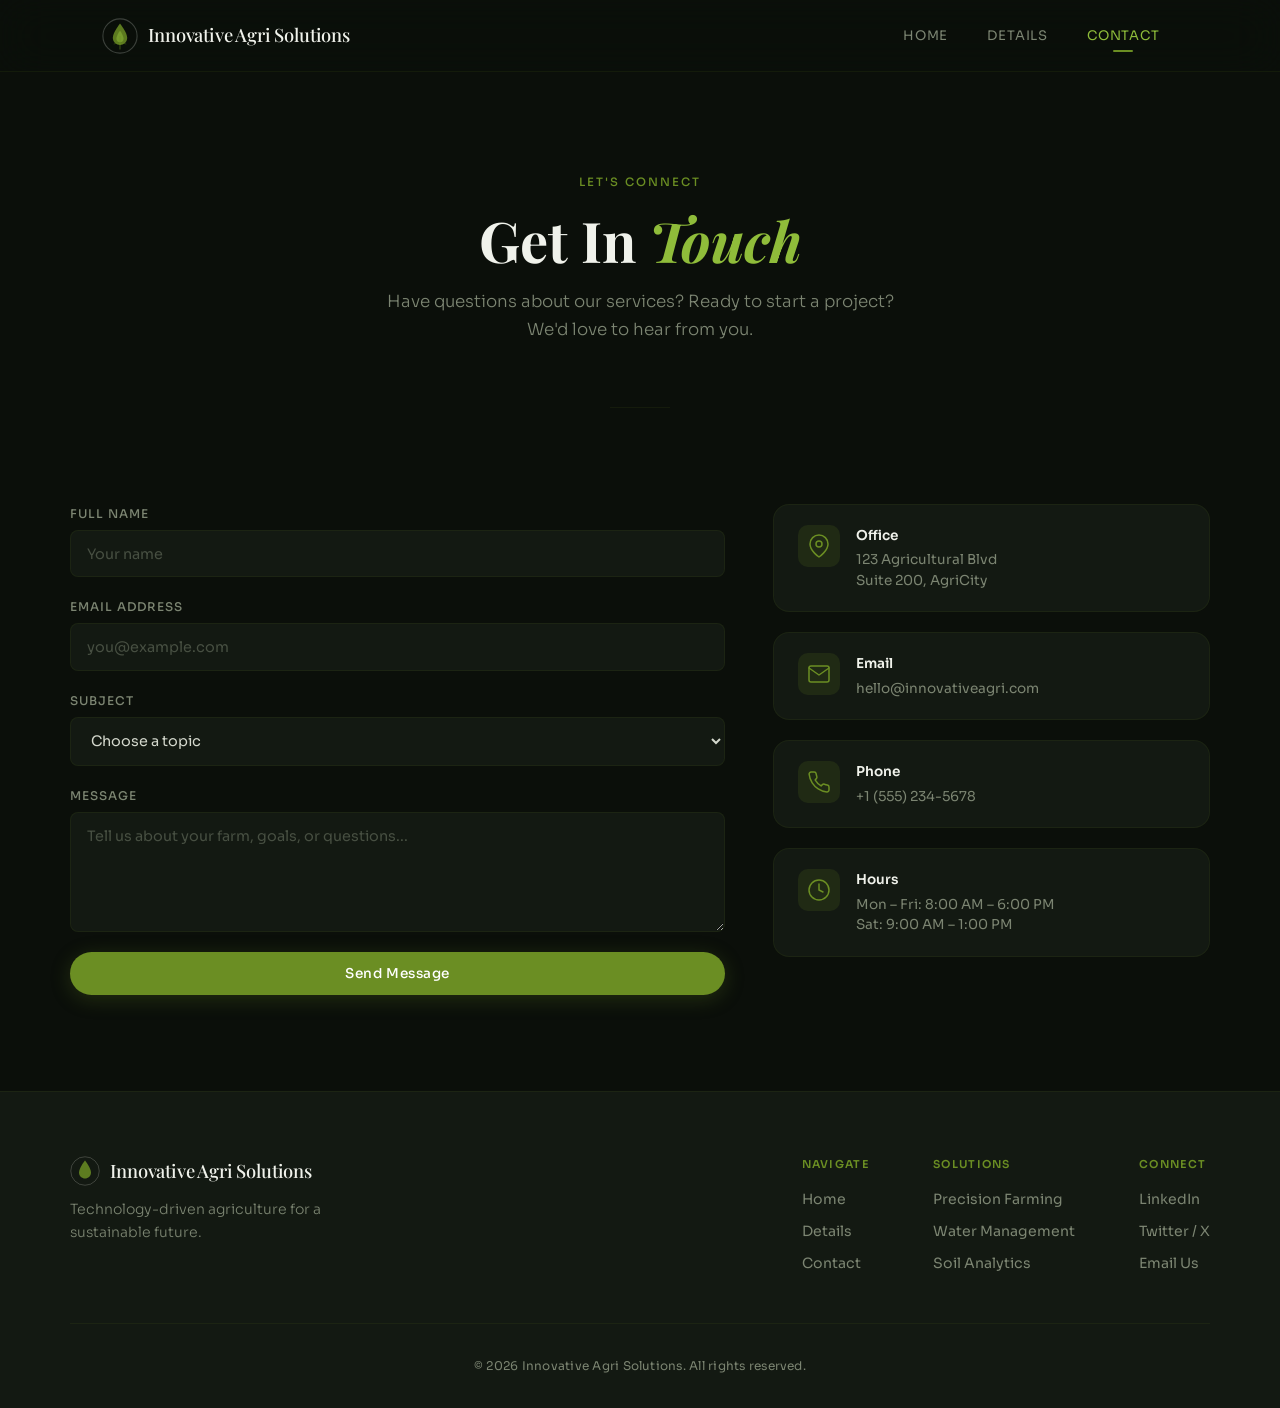
==== contact.html @ 37348f5b "Init" ====
<!DOCTYPE html>
<html lang="en">
<head>
  <meta charset="UTF-8" />
  <meta name="viewport" content="width=device-width, initial-scale=1.0" />
  <title>Contact — Innovative Agri Solutions</title>
  <link rel="stylesheet" href="styles.css" />
  <link rel="preconnect" href="https://fonts.googleapis.com" />
  <link rel="preconnect" href="https://fonts.gstatic.com" crossorigin />
  <link href="https://fonts.googleapis.com/css2?family=Playfair+Display:ital,wght@0,500;0,700;1,500&family=Sora:wght@300;400;500;600&display=swap" rel="stylesheet" />
</head>
<body>

  <!-- HEADER -->
  <header class="site-header">
    <div class="header-inner">
      <a href="index.html" class="logo">
        <svg class="logo-icon" viewBox="0 0 40 40" width="36" height="36" fill="none">
          <circle cx="20" cy="20" r="19" stroke="currentColor" stroke-width="1.2" opacity="0.25"/>
          <path d="M20 6 C20 6, 12 16, 12 22 C12 27, 16 30, 20 30 C24 30, 28 27, 28 22 C28 16, 20 6, 20 6Z" fill="var(--color-accent)" opacity="0.85"/>
          <path d="M20 14 C20 14, 16 20, 16 23 C16 25.5, 18 27, 20 27 C22 27, 24 25.5, 24 23 C24 20, 20 14, 20 14Z" fill="var(--color-accent-light)" opacity="0.5"/>
          <line x1="20" y1="20" x2="20" y2="35" stroke="var(--color-accent)" stroke-width="1.5" opacity="0.4"/>
          <path d="M20 29 Q15 27, 13 29" stroke="var(--color-accent)" stroke-width="1" fill="none" opacity="0.35"/>
          <path d="M20 29 Q25 27, 27 29" stroke="var(--color-accent)" stroke-width="1" fill="none" opacity="0.35"/>
        </svg>
        <span class="logo-text">Innovative Agri Solutions</span>
      </a>
      <nav class="main-nav" id="mainNav">
        <a href="index.html" class="nav-link">Home</a>
        <a href="details.html" class="nav-link">Details</a>
        <a href="contact.html" class="nav-link active">Contact</a>
      </nav>
      <button class="menu-toggle" id="menuToggle" aria-label="Toggle menu">
        <span></span><span></span><span></span>
      </button>
    </div>
  </header>

  <main class="page-content">
    <!-- PAGE HERO -->
    <section class="page-hero">
      <span class="hero-eyebrow">Let's Connect</span>
      <h1 class="hero-title">Get In <em>Touch</em></h1>
      <p class="hero-subtitle">Have questions about our services? Ready to start a project? We'd love to hear from you.</p>
    </section>

    <!-- CONTACT LAYOUT -->
    <section class="section contact-section">
      <div class="section-inner">
        <div class="contact-grid">

          <!-- FORM -->
          <div class="contact-form-wrap">
            <form class="contact-form" id="contactForm">
              <div class="form-group">
                <label for="name">Full Name</label>
                <input type="text" id="name" name="name" placeholder="Your name" required />
              </div>
              <div class="form-group">
                <label for="email">Email Address</label>
                <input type="email" id="email" name="email" placeholder="you@example.com" required />
              </div>
              <div class="form-group">
                <label for="subject">Subject</label>
                <select id="subject" name="subject">
                  <option value="" disabled selected>Choose a topic</option>
                  <option>Precision Agriculture</option>
                  <option>Water Management</option>
                  <option>Soil Analytics</option>
                  <option>General Inquiry</option>
                  <option>Partnership</option>
                </select>
              </div>
              <div class="form-group">
                <label for="message">Message</label>
                <textarea id="message" name="message" rows="5" placeholder="Tell us about your farm, goals, or questions..." required></textarea>
              </div>
              <button type="submit" class="btn btn-primary btn-full">Send Message</button>
            </form>
            <div class="form-success" id="formSuccess">
              <svg viewBox="0 0 48 48" width="48" height="48" fill="none">
                <circle cx="24" cy="24" r="22" stroke="var(--color-accent)" stroke-width="2"/>
                <path d="M14 24 L21 31 L34 18" stroke="var(--color-accent)" stroke-width="2.5" stroke-linecap="round" stroke-linejoin="round"/>
              </svg>
              <h3>Message Sent!</h3>
              <p>Thank you for reaching out. We'll get back to you within 24 hours.</p>
            </div>
          </div>

          <!-- INFO -->
          <div class="contact-info">
            <div class="info-card">
              <div class="info-icon">
                <svg viewBox="0 0 24 24" width="24" height="24" fill="none" stroke="var(--color-accent)" stroke-width="1.5" stroke-linecap="round" stroke-linejoin="round">
                  <path d="M21 10c0 7-9 13-9 13s-9-6-9-13a9 9 0 0 1 18 0z"/>
                  <circle cx="12" cy="10" r="3"/>
                </svg>
              </div>
              <div>
                <h4>Office</h4>
                <p>123 Agricultural Blvd<br/>Suite 200, AgriCity</p>
              </div>
            </div>

            <div class="info-card">
              <div class="info-icon">
                <svg viewBox="0 0 24 24" width="24" height="24" fill="none" stroke="var(--color-accent)" stroke-width="1.5" stroke-linecap="round" stroke-linejoin="round">
                  <path d="M4 4h16c1.1 0 2 .9 2 2v12c0 1.1-.9 2-2 2H4c-1.1 0-2-.9-2-2V6c0-1.1.9-2 2-2z"/>
                  <polyline points="22,6 12,13 2,6"/>
                </svg>
              </div>
              <div>
                <h4>Email</h4>
                <p>hello@innovativeagri.com</p>
              </div>
            </div>

            <div class="info-card">
              <div class="info-icon">
                <svg viewBox="0 0 24 24" width="24" height="24" fill="none" stroke="var(--color-accent)" stroke-width="1.5" stroke-linecap="round" stroke-linejoin="round">
                  <path d="M22 16.92v3a2 2 0 0 1-2.18 2 19.79 19.79 0 0 1-8.63-3.07 19.5 19.5 0 0 1-6-6 19.79 19.79 0 0 1-3.07-8.67A2 2 0 0 1 4.11 2h3a2 2 0 0 1 2 1.72c.127.96.362 1.903.7 2.81a2 2 0 0 1-.45 2.11L8.09 9.91a16 16 0 0 0 6 6l1.27-1.27a2 2 0 0 1 2.11-.45c.907.338 1.85.573 2.81.7A2 2 0 0 1 22 16.92z"/>
                </svg>
              </div>
              <div>
                <h4>Phone</h4>
                <p>+1 (555) 234-5678</p>
              </div>
            </div>

            <div class="info-card">
              <div class="info-icon">
                <svg viewBox="0 0 24 24" width="24" height="24" fill="none" stroke="var(--color-accent)" stroke-width="1.5" stroke-linecap="round" stroke-linejoin="round">
                  <circle cx="12" cy="12" r="10"/>
                  <polyline points="12 6 12 12 16 14"/>
                </svg>
              </div>
              <div>
                <h4>Hours</h4>
                <p>Mon – Fri: 8:00 AM – 6:00 PM<br/>Sat: 9:00 AM – 1:00 PM</p>
              </div>
            </div>
          </div>

        </div>
      </div>
    </section>
  </main>

  <!-- FOOTER -->
  <footer class="site-footer">
    <div class="footer-inner">
      <div class="footer-top">
        <div class="footer-brand">
          <a href="index.html" class="logo">
            <svg class="logo-icon" viewBox="0 0 40 40" width="30" height="30" fill="none">
              <circle cx="20" cy="20" r="19" stroke="currentColor" stroke-width="1.2" opacity="0.25"/>
              <path d="M20 6 C20 6, 12 16, 12 22 C12 27, 16 30, 20 30 C24 30, 28 27, 28 22 C28 16, 20 6, 20 6Z" fill="var(--color-accent)" opacity="0.85"/>
            </svg>
            <span class="logo-text">Innovative Agri Solutions</span>
          </a>
          <p class="footer-tagline">Technology-driven agriculture for a sustainable future.</p>
        </div>
        <div class="footer-links">
          <div class="footer-col">
            <h4>Navigate</h4>
            <a href="index.html">Home</a>
            <a href="details.html">Details</a>
            <a href="contact.html">Contact</a>
          </div>
          <div class="footer-col">
            <h4>Solutions</h4>
            <a href="details.html">Precision Farming</a>
            <a href="details.html">Water Management</a>
            <a href="details.html">Soil Analytics</a>
          </div>
          <div class="footer-col">
            <h4>Connect</h4>
            <a href="#">LinkedIn</a>
            <a href="#">Twitter / X</a>
            <a href="contact.html">Email Us</a>
          </div>
        </div>
      </div>
      <div class="footer-bottom">
        <span>&copy; 2026 Innovative Agri Solutions. All rights reserved.</span>
      </div>
    </div>
  </footer>

  <script src="script.js"></script>
</body>
</html>
---- styles.css ----
/* ========================================
   VARIABLES & RESET
   ======================================== */
:root {
  --color-bg:           #0b0f0a;
  --color-surface:      #131912;
  --color-surface-alt:  #1a211a;
  --color-border:       rgba(107, 142, 35, 0.1);
  --color-border-light: rgba(255, 255, 255, 0.05);
  --color-text:         #d4d8cd;
  --color-muted:        #7c8572;
  --color-accent:       #6b8e23;
  --color-accent-light: #8fbc3a;
  --color-accent-hover: #7fa830;
  --color-accent-glow:  rgba(107, 142, 35, 0.15);
  --color-white:        #f0f2eb;
  --color-warm:         #c9a96e;

  --font-display: 'Playfair Display', Georgia, serif;
  --font-body:    'Sora', system-ui, sans-serif;

  --header-height: 72px;
  --container-max: 1140px;
  --radius:        8px;
  --radius-lg:     16px;
  --transition:    0.35s cubic-bezier(0.25, 0.46, 0.45, 0.94);
}

*, *::before, *::after {
  margin: 0;
  padding: 0;
  box-sizing: border-box;
}

html { scroll-behavior: smooth; }

body {
  font-family: var(--font-body);
  background: var(--color-bg);
  color: var(--color-text);
  line-height: 1.65;
  min-height: 100vh;
  display: flex;
  flex-direction: column;
  -webkit-font-smoothing: antialiased;
}

a { text-decoration: none; color: inherit; }

em { font-family: var(--font-display); font-style: italic; color: var(--color-accent-light); }


/* ========================================
   HEADER
   ======================================== */
.site-header {
  position: fixed;
  top: 0; left: 0; right: 0;
  z-index: 1000;
  height: var(--header-height);
  background: rgba(11, 15, 10, 0.8);
  backdrop-filter: blur(24px) saturate(1.3);
  -webkit-backdrop-filter: blur(24px) saturate(1.3);
  border-bottom: 1px solid var(--color-border);
}

.header-inner {
  max-width: var(--container-max);
  margin: 0 auto;
  padding: 0 2rem;
  height: 100%;
  display: flex;
  align-items: center;
  justify-content: space-between;
}

/* Logo */
.logo {
  display: flex;
  align-items: center;
  gap: 0.65rem;
  transition: opacity var(--transition);
}
.logo:hover { opacity: 0.8; }

.logo-icon {
  flex-shrink: 0;
  transition: transform var(--transition);
}
.logo:hover .logo-icon { transform: rotate(8deg) scale(1.05); }

.logo-text {
  font-family: var(--font-display);
  font-size: 1.15rem;
  font-weight: 500;
  color: var(--color-white);
  letter-spacing: -0.01em;
  line-height: 1.2;
}

/* Nav */
.main-nav {
  display: flex;
  align-items: center;
  gap: 0.15rem;
}

.nav-link {
  position: relative;
  padding: 0.5rem 1.15rem;
  font-size: 0.82rem;
  font-weight: 400;
  letter-spacing: 0.06em;
  text-transform: uppercase;
  color: var(--color-muted);
  border-radius: var(--radius);
  transition: color var(--transition), background var(--transition);
}
.nav-link:hover {
  color: var(--color-white);
  background: rgba(107, 142, 35, 0.08);
}
.nav-link.active { color: var(--color-accent-light); }
.nav-link.active::after {
  content: '';
  position: absolute;
  bottom: 2px;
  left: 50%; transform: translateX(-50%);
  width: 20px; height: 2px;
  background: var(--color-accent);
  border-radius: 1px;
}

/* Mobile toggle */
.menu-toggle {
  display: none;
  flex-direction: column;
  justify-content: center;
  gap: 5px;
  background: none; border: none; cursor: pointer;
  padding: 0.5rem;
  z-index: 1001;
}
.menu-toggle span {
  display: block; width: 22px; height: 2px;
  background: var(--color-text); border-radius: 2px;
  transition: transform var(--transition), opacity var(--transition);
}
.menu-toggle.open span:nth-child(1) { transform: translateY(7px) rotate(45deg); }
.menu-toggle.open span:nth-child(2) { opacity: 0; }
.menu-toggle.open span:nth-child(3) { transform: translateY(-7px) rotate(-45deg); }


/* ========================================
   HERO — HOME
   ======================================== */
.page-content { flex: 1; margin-top: var(--header-height); }

.hero {
  position: relative;
  display: flex;
  flex-direction: column;
  align-items: center;
  justify-content: center;
  min-height: calc(100vh - var(--header-height));
  text-align: center;
  padding: 5rem 2rem 4rem;
  overflow: hidden;
}

.hero-bg {
  position: absolute; inset: 0;
  z-index: 0;
  pointer-events: none;
}

.hero-grain {
  position: absolute; inset: 0;
  background-image: url("data:image/svg+xml,%3Csvg viewBox='0 0 256 256' xmlns='http://www.w3.org/2000/svg'%3E%3Cfilter id='noise'%3E%3CfeTurbulence type='fractalNoise' baseFrequency='0.85' numOctaves='4' stitchTiles='stitch'/%3E%3C/filter%3E%3Crect width='100%25' height='100%25' filter='url(%23noise)' opacity='0.03'/%3E%3C/svg%3E");
  background-size: 200px 200px;
}

.hero-gradient {
  position: absolute; inset: 0;
  background:
    radial-gradient(ellipse 60% 50% at 50% 40%, rgba(107,142,35,0.08) 0%, transparent 70%),
    radial-gradient(ellipse 40% 40% at 30% 70%, rgba(107,142,35,0.04) 0%, transparent 60%);
}

.hero-field-lines {
  position: absolute;
  bottom: 0; left: 0; right: 0;
  height: 50%;
  opacity: 0.8;
}
.hero-field-lines svg { width: 100%; height: 100%; }

.hero-content {
  position: relative; z-index: 1;
  max-width: 720px;
}

.hero-eyebrow {
  display: inline-block;
  font-size: 0.72rem;
  font-weight: 500;
  text-transform: uppercase;
  letter-spacing: 0.18em;
  color: var(--color-accent);
  margin-bottom: 1.5rem;
  animation: fadeUp 0.7s ease both;
}

.hero-title {
  font-family: var(--font-display);
  font-size: clamp(2.8rem, 7vw, 5rem);
  font-weight: 700;
  color: var(--color-white);
  line-height: 1.1;
  margin-bottom: 1.5rem;
  animation: fadeUp 0.7s 0.1s ease both;
}

.hero-subtitle {
  font-size: 1.05rem;
  font-weight: 300;
  color: var(--color-muted);
  max-width: 540px;
  margin: 0 auto 2.5rem;
  animation: fadeUp 0.7s 0.2s ease both;
}

.hero-actions {
  display: flex;
  gap: 1rem;
  justify-content: center;
  flex-wrap: wrap;
  animation: fadeUp 0.7s 0.3s ease both;
}

/* Scroll hint */
.hero-scroll-hint {
  position: absolute;
  bottom: 2.5rem; left: 50%; transform: translateX(-50%);
  display: flex; flex-direction: column; align-items: center; gap: 0.5rem;
  z-index: 1;
  animation: fadeUp 0.7s 0.5s ease both;
}
.hero-scroll-hint span {
  font-size: 0.65rem; text-transform: uppercase;
  letter-spacing: 0.15em; color: var(--color-muted);
}
.scroll-line {
  width: 1px; height: 40px; background: var(--color-border);
  position: relative; overflow: hidden;
}
.scroll-line::after {
  content: ''; position: absolute;
  top: -100%; left: 0; width: 100%; height: 100%;
  background: var(--color-accent);
  animation: scrollPulse 2s ease-in-out infinite;
}

@keyframes scrollPulse {
  0% { top: -100%; }
  50% { top: 100%; }
  100% { top: 100%; }
}


/* ========================================
   PAGE HERO — subpages
   ======================================== */
.page-hero {
  text-align: center;
  padding: 6rem 2rem 4rem;
  position: relative;
}
.page-hero::after {
  content: '';
  position: absolute; bottom: 0; left: 50%; transform: translateX(-50%);
  width: 60px; height: 1px;
  background: var(--color-border);
}
.page-hero .hero-eyebrow { margin-bottom: 1rem; }
.page-hero .hero-title {
  font-family: var(--font-display);
  font-size: clamp(2.2rem, 5vw, 3.5rem);
  font-weight: 700;
  color: var(--color-white);
  line-height: 1.15;
  margin-bottom: 1rem;
  animation: fadeUp 0.6s ease both;
}
.page-hero .hero-subtitle {
  max-width: 520px;
  margin: 0 auto;
  animation: fadeUp 0.6s 0.1s ease both;
}


/* ========================================
   BUTTONS
   ======================================== */
.btn {
  display: inline-flex;
  align-items: center;
  padding: 0.8rem 2rem;
  font-family: var(--font-body);
  font-size: 0.85rem;
  font-weight: 500;
  letter-spacing: 0.04em;
  border-radius: 50px;
  cursor: pointer;
  transition: all var(--transition);
  border: none;
}

.btn-primary {
  background: var(--color-accent);
  color: #fff;
  box-shadow: 0 4px 20px rgba(107,142,35,0.25);
}
.btn-primary:hover {
  background: var(--color-accent-hover);
  transform: translateY(-2px);
  box-shadow: 0 6px 28px rgba(107,142,35,0.35);
}

.btn-outline {
  background: transparent;
  color: var(--color-accent-light);
  border: 1.5px solid rgba(107,142,35,0.35);
}
.btn-outline:hover {
  background: rgba(107,142,35,0.08);
  border-color: var(--color-accent);
  transform: translateY(-2px);
}

.btn-lg { padding: 1rem 2.5rem; font-size: 0.9rem; }
.btn-full { width: 100%; justify-content: center; }


/* ========================================
   STATS STRIP
   ======================================== */
.stats-strip {
  border-top: 1px solid var(--color-border);
  border-bottom: 1px solid var(--color-border);
  background: var(--color-surface);
}

.stats-inner {
  max-width: var(--container-max);
  margin: 0 auto;
  display: grid;
  grid-template-columns: repeat(4, 1fr);
}

.stat {
  display: flex;
  flex-direction: column;
  align-items: center;
  padding: 2.5rem 1rem;
  border-right: 1px solid var(--color-border);
}
.stat:last-child { border-right: none; }

.stat-number {
  font-family: var(--font-display);
  font-size: 2.2rem;
  font-weight: 700;
  color: var(--color-accent-light);
  line-height: 1;
  margin-bottom: 0.35rem;
}

.stat-label {
  font-size: 0.75rem;
  color: var(--color-muted);
  text-transform: uppercase;
  letter-spacing: 0.08em;
  text-align: center;
}


/* ========================================
   SECTIONS
   ======================================== */
.section {
  padding: 6rem 2rem;
}

.section-inner {
  max-width: var(--container-max);
  margin: 0 auto;
}

.section-header {
  text-align: center;
  margin-bottom: 4rem;
}

.section-tag {
  display: inline-block;
  font-size: 0.68rem;
  font-weight: 600;
  text-transform: uppercase;
  letter-spacing: 0.16em;
  color: var(--color-accent);
  background: var(--color-accent-glow);
  padding: 0.35rem 1rem;
  border-radius: 50px;
  margin-bottom: 1.2rem;
}

.section-header h2 {
  font-family: var(--font-display);
  font-size: clamp(1.8rem, 4vw, 2.8rem);
  font-weight: 700;
  color: var(--color-white);
  line-height: 1.2;
  margin-bottom: 1rem;
}

.section-header p {
  font-size: 1rem;
  color: var(--color-muted);
  max-width: 500px;
  margin: 0 auto;
  font-weight: 300;
}


/* ========================================
   SERVICES GRID — Home
   ======================================== */
.services-grid {
  display: grid;
  grid-template-columns: repeat(3, 1fr);
  gap: 1.5rem;
}

.service-card {
  background: var(--color-surface);
  border: 1px solid var(--color-border);
  border-radius: var(--radius-lg);
  padding: 2.5rem 2rem;
  transition: transform var(--transition), border-color var(--transition), box-shadow var(--transition);
}
.service-card:hover {
  transform: translateY(-6px);
  border-color: rgba(107,142,35,0.25);
  box-shadow: 0 16px 48px rgba(0,0,0,0.3), 0 0 0 1px rgba(107,142,35,0.08);
}

.service-icon { margin-bottom: 1.5rem; }

.service-card h3 {
  font-family: var(--font-display);
  font-size: 1.25rem;
  font-weight: 500;
  color: var(--color-white);
  margin-bottom: 0.75rem;
}

.service-card p {
  font-size: 0.9rem;
  color: var(--color-muted);
  line-height: 1.7;
}


/* ========================================
   APPROACH — Details page
   ======================================== */
.approach-grid {
  display: grid;
  grid-template-columns: repeat(4, 1fr);
  gap: 1.5rem;
}

.approach-step {
  position: relative;
  padding: 2rem 1.5rem;
  background: var(--color-surface);
  border: 1px solid var(--color-border);
  border-radius: var(--radius-lg);
  transition: border-color var(--transition);
}
.approach-step:hover { border-color: rgba(107,142,35,0.3); }

.step-number {
  font-family: var(--font-display);
  font-size: 2.5rem;
  font-weight: 700;
  color: var(--color-accent);
  opacity: 0.2;
  line-height: 1;
  margin-bottom: 1rem;
}

.approach-step h3 {
  font-family: var(--font-display);
  font-size: 1.15rem;
  color: var(--color-white);
  margin-bottom: 0.65rem;
}

.approach-step p {
  font-size: 0.85rem;
  color: var(--color-muted);
  line-height: 1.7;
}


/* ========================================
   DETAIL SERVICES — Details page
   ======================================== */
.detail-services-section { background: var(--color-surface); }

.detail-service {
  display: grid;
  grid-template-columns: 1fr 1fr;
  gap: 3rem;
  align-items: center;
  margin-bottom: 4rem;
}
.detail-service:last-child { margin-bottom: 0; }
.detail-service.reverse { direction: rtl; }
.detail-service.reverse > * { direction: ltr; }

.detail-service-content h3 {
  font-family: var(--font-display);
  font-size: 1.5rem;
  color: var(--color-white);
  margin-bottom: 1rem;
}

.detail-service-content p {
  font-size: 0.95rem;
  color: var(--color-muted);
  line-height: 1.8;
}

.detail-service-visual svg {
  width: 100%;
  border-radius: var(--radius-lg);
}


/* ========================================
   CTA BANNER
   ======================================== */
.cta-banner {
  padding: 5rem 2rem;
  text-align: center;
  background:
    radial-gradient(ellipse 50% 60% at 50% 50%, rgba(107,142,35,0.07) 0%, transparent 70%);
  border-top: 1px solid var(--color-border);
}

.cta-inner {
  max-width: 560px;
  margin: 0 auto;
}

.cta-inner h2 {
  font-family: var(--font-display);
  font-size: clamp(1.6rem, 3.5vw, 2.4rem);
  color: var(--color-white);
  margin-bottom: 0.75rem;
}

.cta-inner p {
  color: var(--color-muted);
  margin-bottom: 2rem;
  font-size: 0.95rem;
}


/* ========================================
   CONTACT
   ======================================== */
.contact-grid {
  display: grid;
  grid-template-columns: 1.2fr 0.8fr;
  gap: 3rem;
  align-items: start;
}

.contact-form-wrap { position: relative; }

.contact-form {
  display: flex;
  flex-direction: column;
  gap: 1.25rem;
}

.form-group { display: flex; flex-direction: column; gap: 0.4rem; }

.form-group label {
  font-size: 0.75rem;
  font-weight: 500;
  text-transform: uppercase;
  letter-spacing: 0.08em;
  color: var(--color-muted);
}

.form-group input,
.form-group select,
.form-group textarea {
  width: 100%;
  padding: 0.85rem 1rem;
  font-family: var(--font-body);
  font-size: 0.9rem;
  color: var(--color-text);
  background: var(--color-surface);
  border: 1px solid var(--color-border);
  border-radius: var(--radius);
  outline: none;
  transition: border-color var(--transition), box-shadow var(--transition);
}
.form-group input:focus,
.form-group select:focus,
.form-group textarea:focus {
  border-color: var(--color-accent);
  box-shadow: 0 0 0 3px var(--color-accent-glow);
}
.form-group input::placeholder,
.form-group textarea::placeholder { color: rgba(124,133,114,0.5); }

.form-group select { cursor: pointer; }
.form-group select option { background: var(--color-surface); }

.form-group textarea { resize: vertical; min-height: 120px; }

/* Success state */
.form-success {
  display: none;
  text-align: center;
  padding: 3rem 2rem;
}
.form-success.show { display: block; }
.form-success.show + .contact-form,
.contact-form-wrap .contact-form.hidden { display: none; }

.form-success svg { margin-bottom: 1rem; }
.form-success h3 {
  font-family: var(--font-display);
  font-size: 1.5rem;
  color: var(--color-white);
  margin-bottom: 0.5rem;
}
.form-success p { color: var(--color-muted); }

/* Info cards */
.contact-info {
  display: flex;
  flex-direction: column;
  gap: 1.25rem;
}

.info-card {
  display: flex;
  gap: 1rem;
  align-items: flex-start;
  padding: 1.25rem 1.5rem;
  background: var(--color-surface);
  border: 1px solid var(--color-border);
  border-radius: var(--radius-lg);
  transition: border-color var(--transition);
}
.info-card:hover { border-color: rgba(107,142,35,0.25); }

.info-icon {
  flex-shrink: 0;
  width: 42px; height: 42px;
  display: flex; align-items: center; justify-content: center;
  background: var(--color-accent-glow);
  border-radius: 10px;
}

.info-card h4 {
  font-size: 0.85rem;
  font-weight: 600;
  color: var(--color-white);
  margin-bottom: 0.2rem;
}

.info-card p {
  font-size: 0.85rem;
  color: var(--color-muted);
  line-height: 1.5;
}


/* ========================================
   FOOTER
   ======================================== */
.site-footer {
  background: var(--color-surface);
  border-top: 1px solid var(--color-border);
  padding: 4rem 2rem 2rem;
  margin-top: auto;
}

.footer-inner {
  max-width: var(--container-max);
  margin: 0 auto;
}

.footer-top {
  display: flex;
  justify-content: space-between;
  gap: 3rem;
  padding-bottom: 3rem;
  border-bottom: 1px solid var(--color-border);
}

.footer-brand { max-width: 300px; }
.footer-brand .logo { margin-bottom: 0.75rem; }

.footer-tagline {
  font-size: 0.88rem;
  color: var(--color-muted);
  font-weight: 300;
}

.footer-links {
  display: flex;
  gap: 4rem;
}

.footer-col {
  display: flex;
  flex-direction: column;
  gap: 0.55rem;
}

.footer-col h4 {
  font-size: 0.68rem;
  font-weight: 600;
  text-transform: uppercase;
  letter-spacing: 0.12em;
  color: var(--color-accent);
  margin-bottom: 0.35rem;
}

.footer-col a {
  font-size: 0.88rem;
  color: var(--color-muted);
  transition: color var(--transition), padding-left var(--transition);
}
.footer-col a:hover {
  color: var(--color-white);
  padding-left: 4px;
}

.footer-bottom {
  display: flex;
  justify-content: center;
  padding-top: 2rem;
  font-size: 0.75rem;
  color: var(--color-muted);
  letter-spacing: 0.02em;
}


/* ========================================
   ANIMATIONS
   ======================================== */
@keyframes fadeUp {
  from { opacity: 0; transform: translateY(20px); }
  to   { opacity: 1; transform: translateY(0); }
}


/* ========================================
   RESPONSIVE
   ======================================== */
@media (max-width: 900px) {
  .services-grid { grid-template-columns: 1fr; }
  .approach-grid { grid-template-columns: repeat(2, 1fr); }
  .detail-service { grid-template-columns: 1fr; }
  .detail-service.reverse { direction: ltr; }
  .contact-grid { grid-template-columns: 1fr; }
  .footer-top { flex-direction: column; }
  .footer-links { gap: 2.5rem; }
}

@media (max-width: 768px) {
  .menu-toggle { display: flex; }

  .main-nav {
    position: fixed;
    top: 0; right: 0;
    width: 280px; height: 100vh;
    background: var(--color-surface);
    border-left: 1px solid var(--color-border);
    flex-direction: column;
    align-items: flex-start;
    padding: calc(var(--header-height) + 2rem) 2rem 2rem;
    gap: 0.5rem;
    transform: translateX(100%);
    transition: transform var(--transition);
    box-shadow: -10px 0 40px rgba(0,0,0,0.5);
  }
  .main-nav.open { transform: translateX(0); }

  .nav-link {
    font-size: 0.95rem;
    padding: 0.75rem 0;
    width: 100%;
    border-bottom: 1px solid var(--color-border);
    border-radius: 0;
  }
  .nav-link.active::after { display: none; }

  .stats-inner { grid-template-columns: repeat(2, 1fr); }
  .stat { border-right: none; }
  .stat:nth-child(odd) { border-right: 1px solid var(--color-border); }
  .stat:nth-child(-n+2) { border-bottom: 1px solid var(--color-border); }

  .approach-grid { grid-template-columns: 1fr; }

  .footer-links { flex-wrap: wrap; gap: 2rem; }
}

@media (max-width: 480px) {
  .hero-title { font-size: 2.2rem; }
  .hero-actions { flex-direction: column; align-items: center; }
  .btn { width: 100%; justify-content: center; }
  .stats-inner { grid-template-columns: 1fr; }
  .stat { border-right: none !important; border-bottom: 1px solid var(--color-border); }
  .stat:last-child { border-bottom: none; }
}
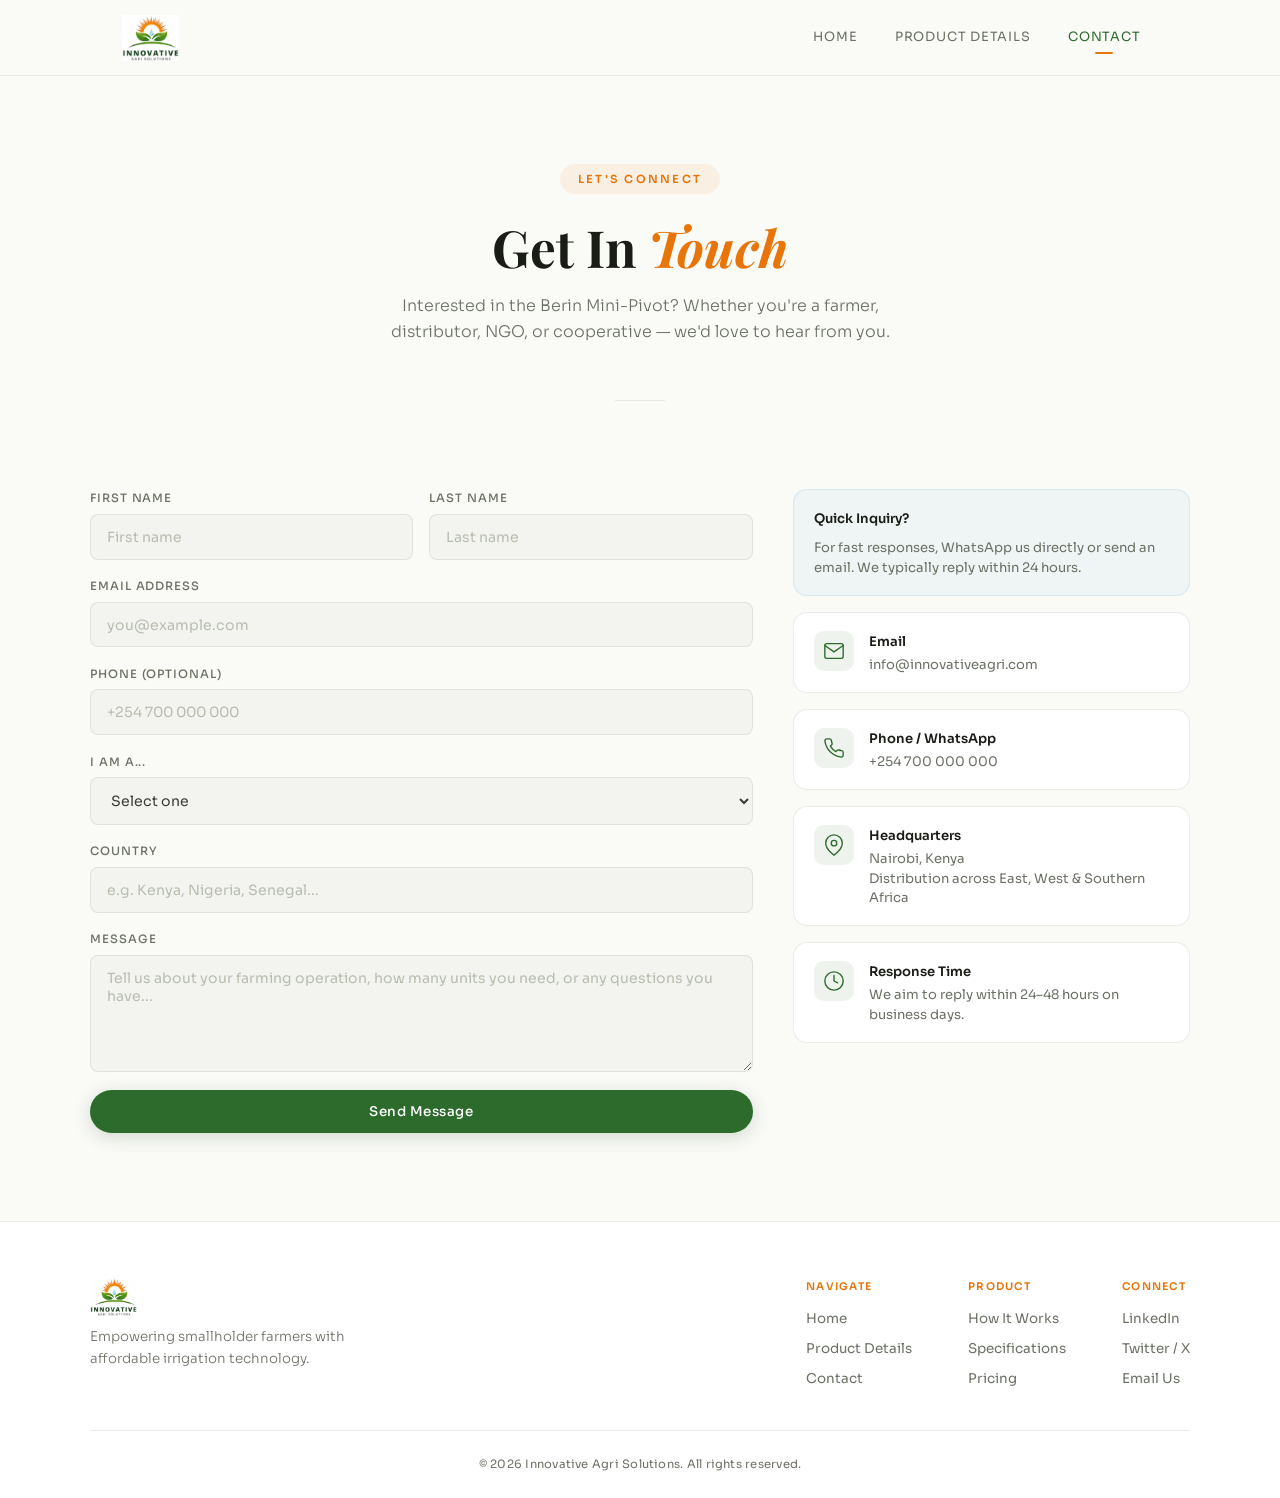
==== commit 63cca8a7: "update" ====
--- a/contact.html
+++ b/contact.html
@@ -7,7 +7,7 @@
   <link rel="stylesheet" href="styles.css" />
   <link rel="preconnect" href="https://fonts.googleapis.com" />
   <link rel="preconnect" href="https://fonts.gstatic.com" crossorigin />
-  <link href="https://fonts.googleapis.com/css2?family=Playfair+Display:ital,wght@0,500;0,700;1,500&family=Sora:wght@300;400;500;600&display=swap" rel="stylesheet" />
+  <link href="https://fonts.googleapis.com/css2?family=Playfair+Display:ital,wght@0,500;0,700;1,500&family=Sora:wght@300;400;500;600;700&display=swap" rel="stylesheet" />
 </head>
 <body>
 
@@ -15,19 +15,11 @@
   <header class="site-header">
     <div class="header-inner">
       <a href="index.html" class="logo">
-        <svg class="logo-icon" viewBox="0 0 40 40" width="36" height="36" fill="none">
-          <circle cx="20" cy="20" r="19" stroke="currentColor" stroke-width="1.2" opacity="0.25"/>
-          <path d="M20 6 C20 6, 12 16, 12 22 C12 27, 16 30, 20 30 C24 30, 28 27, 28 22 C28 16, 20 6, 20 6Z" fill="var(--color-accent)" opacity="0.85"/>
-          <path d="M20 14 C20 14, 16 20, 16 23 C16 25.5, 18 27, 20 27 C22 27, 24 25.5, 24 23 C24 20, 20 14, 20 14Z" fill="var(--color-accent-light)" opacity="0.5"/>
-          <line x1="20" y1="20" x2="20" y2="35" stroke="var(--color-accent)" stroke-width="1.5" opacity="0.4"/>
-          <path d="M20 29 Q15 27, 13 29" stroke="var(--color-accent)" stroke-width="1" fill="none" opacity="0.35"/>
-          <path d="M20 29 Q25 27, 27 29" stroke="var(--color-accent)" stroke-width="1" fill="none" opacity="0.35"/>
-        </svg>
-        <span class="logo-text">Innovative Agri Solutions</span>
+        <img src="logo.png" alt="Innovative Agri Solutions" class="logo-img" />
       </a>
       <nav class="main-nav" id="mainNav">
         <a href="index.html" class="nav-link">Home</a>
-        <a href="details.html" class="nav-link">Details</a>
+        <a href="details.html" class="nav-link">Product Details</a>
         <a href="contact.html" class="nav-link active">Contact</a>
       </nav>
       <button class="menu-toggle" id="menuToggle" aria-label="Toggle menu">
@@ -37,14 +29,15 @@
   </header>
 
   <main class="page-content">
+
     <!-- PAGE HERO -->
     <section class="page-hero">
       <span class="hero-eyebrow">Let's Connect</span>
       <h1 class="hero-title">Get In <em>Touch</em></h1>
-      <p class="hero-subtitle">Have questions about our services? Ready to start a project? We'd love to hear from you.</p>
+      <p class="hero-subtitle">Interested in the Berin Mini-Pivot? Whether you're a farmer, distributor, NGO, or cooperative — we'd love to hear from you.</p>
     </section>
 
-    <!-- CONTACT LAYOUT -->
+    <!-- CONTACT SECTION -->
     <section class="section contact-section">
       <div class="section-inner">
         <div class="contact-grid">
@@ -52,91 +45,119 @@
           <!-- FORM -->
           <div class="contact-form-wrap">
             <form class="contact-form" id="contactForm">
-              <div class="form-group">
-                <label for="name">Full Name</label>
-                <input type="text" id="name" name="name" placeholder="Your name" required />
-              </div>
+              <div class="form-row">
+                <div class="form-group">
+                  <label for="firstName">First Name</label>
+                  <input type="text" id="firstName" name="firstName" placeholder="First name" required />
+                </div>
+                <div class="form-group">
+                  <label for="lastName">Last Name</label>
+                  <input type="text" id="lastName" name="lastName" placeholder="Last name" required />
+                </div>
+              </div>
+
               <div class="form-group">
                 <label for="email">Email Address</label>
                 <input type="email" id="email" name="email" placeholder="you@example.com" required />
               </div>
-              <div class="form-group">
-                <label for="subject">Subject</label>
-                <select id="subject" name="subject">
-                  <option value="" disabled selected>Choose a topic</option>
-                  <option>Precision Agriculture</option>
-                  <option>Water Management</option>
-                  <option>Soil Analytics</option>
-                  <option>General Inquiry</option>
-                  <option>Partnership</option>
+
+              <div class="form-group">
+                <label for="phone">Phone (optional)</label>
+                <input type="tel" id="phone" name="phone" placeholder="+254 700 000 000" />
+              </div>
+
+              <div class="form-group">
+                <label for="type">I am a...</label>
+                <select id="type" name="type">
+                  <option value="" disabled selected>Select one</option>
+                  <option>Smallholder Farmer</option>
+                  <option>Commercial Farmer</option>
+                  <option>Cooperative / Farmer Group</option>
+                  <option>NGO / Development Organization</option>
+                  <option>Government / Ministry</option>
+                  <option>Distributor / Reseller</option>
+                  <option>Other</option>
                 </select>
               </div>
+
+              <div class="form-group">
+                <label for="country">Country</label>
+                <input type="text" id="country" name="country" placeholder="e.g. Kenya, Nigeria, Senegal..." />
+              </div>
+
               <div class="form-group">
                 <label for="message">Message</label>
-                <textarea id="message" name="message" rows="5" placeholder="Tell us about your farm, goals, or questions..." required></textarea>
-              </div>
+                <textarea id="message" name="message" rows="5" placeholder="Tell us about your farming operation, how many units you need, or any questions you have..." required></textarea>
+              </div>
+
               <button type="submit" class="btn btn-primary btn-full">Send Message</button>
             </form>
+
             <div class="form-success" id="formSuccess">
               <svg viewBox="0 0 48 48" width="48" height="48" fill="none">
                 <circle cx="24" cy="24" r="22" stroke="var(--color-accent)" stroke-width="2"/>
                 <path d="M14 24 L21 31 L34 18" stroke="var(--color-accent)" stroke-width="2.5" stroke-linecap="round" stroke-linejoin="round"/>
               </svg>
               <h3>Message Sent!</h3>
-              <p>Thank you for reaching out. We'll get back to you within 24 hours.</p>
-            </div>
-          </div>
-
-          <!-- INFO -->
+              <p>Thank you for your interest in the Berin Mini-Pivot. Our team will respond within 48 hours.</p>
+            </div>
+          </div>
+
+          <!-- INFO SIDEBAR -->
           <div class="contact-info">
-            <div class="info-card">
-              <div class="info-icon">
-                <svg viewBox="0 0 24 24" width="24" height="24" fill="none" stroke="var(--color-accent)" stroke-width="1.5" stroke-linecap="round" stroke-linejoin="round">
+            <div class="info-card highlight-card">
+              <h4>Quick Inquiry?</h4>
+              <p>For fast responses, WhatsApp us directly or send an email. We typically reply within 24 hours.</p>
+            </div>
+
+            <div class="info-card">
+              <div class="info-icon">
+                <svg viewBox="0 0 24 24" width="22" height="22" fill="none" stroke="var(--color-accent)" stroke-width="1.5" stroke-linecap="round" stroke-linejoin="round">
+                  <path d="M4 4h16c1.1 0 2 .9 2 2v12c0 1.1-.9 2-2 2H4c-1.1 0-2-.9-2-2V6c0-1.1.9-2 2-2z"/>
+                  <polyline points="22,6 12,13 2,6"/>
+                </svg>
+              </div>
+              <div>
+                <h4>Email</h4>
+                <p>info@innovativeagri.com</p>
+              </div>
+            </div>
+
+            <div class="info-card">
+              <div class="info-icon">
+                <svg viewBox="0 0 24 24" width="22" height="22" fill="none" stroke="var(--color-accent)" stroke-width="1.5" stroke-linecap="round" stroke-linejoin="round">
+                  <path d="M22 16.92v3a2 2 0 0 1-2.18 2 19.79 19.79 0 0 1-8.63-3.07 19.5 19.5 0 0 1-6-6 19.79 19.79 0 0 1-3.07-8.67A2 2 0 0 1 4.11 2h3a2 2 0 0 1 2 1.72c.127.96.362 1.903.7 2.81a2 2 0 0 1-.45 2.11L8.09 9.91a16 16 0 0 0 6 6l1.27-1.27a2 2 0 0 1 2.11-.45c.907.338 1.85.573 2.81.7A2 2 0 0 1 22 16.92z"/>
+                </svg>
+              </div>
+              <div>
+                <h4>Phone / WhatsApp</h4>
+                <p>+254 700 000 000</p>
+              </div>
+            </div>
+
+            <div class="info-card">
+              <div class="info-icon">
+                <svg viewBox="0 0 24 24" width="22" height="22" fill="none" stroke="var(--color-accent)" stroke-width="1.5" stroke-linecap="round" stroke-linejoin="round">
                   <path d="M21 10c0 7-9 13-9 13s-9-6-9-13a9 9 0 0 1 18 0z"/>
                   <circle cx="12" cy="10" r="3"/>
                 </svg>
               </div>
               <div>
-                <h4>Office</h4>
-                <p>123 Agricultural Blvd<br/>Suite 200, AgriCity</p>
-              </div>
-            </div>
-
-            <div class="info-card">
-              <div class="info-icon">
-                <svg viewBox="0 0 24 24" width="24" height="24" fill="none" stroke="var(--color-accent)" stroke-width="1.5" stroke-linecap="round" stroke-linejoin="round">
-                  <path d="M4 4h16c1.1 0 2 .9 2 2v12c0 1.1-.9 2-2 2H4c-1.1 0-2-.9-2-2V6c0-1.1.9-2 2-2z"/>
-                  <polyline points="22,6 12,13 2,6"/>
-                </svg>
-              </div>
-              <div>
-                <h4>Email</h4>
-                <p>hello@innovativeagri.com</p>
-              </div>
-            </div>
-
-            <div class="info-card">
-              <div class="info-icon">
-                <svg viewBox="0 0 24 24" width="24" height="24" fill="none" stroke="var(--color-accent)" stroke-width="1.5" stroke-linecap="round" stroke-linejoin="round">
-                  <path d="M22 16.92v3a2 2 0 0 1-2.18 2 19.79 19.79 0 0 1-8.63-3.07 19.5 19.5 0 0 1-6-6 19.79 19.79 0 0 1-3.07-8.67A2 2 0 0 1 4.11 2h3a2 2 0 0 1 2 1.72c.127.96.362 1.903.7 2.81a2 2 0 0 1-.45 2.11L8.09 9.91a16 16 0 0 0 6 6l1.27-1.27a2 2 0 0 1 2.11-.45c.907.338 1.85.573 2.81.7A2 2 0 0 1 22 16.92z"/>
-                </svg>
-              </div>
-              <div>
-                <h4>Phone</h4>
-                <p>+1 (555) 234-5678</p>
-              </div>
-            </div>
-
-            <div class="info-card">
-              <div class="info-icon">
-                <svg viewBox="0 0 24 24" width="24" height="24" fill="none" stroke="var(--color-accent)" stroke-width="1.5" stroke-linecap="round" stroke-linejoin="round">
+                <h4>Headquarters</h4>
+                <p>Nairobi, Kenya<br/>Distribution across East, West &amp; Southern Africa</p>
+              </div>
+            </div>
+
+            <div class="info-card">
+              <div class="info-icon">
+                <svg viewBox="0 0 24 24" width="22" height="22" fill="none" stroke="var(--color-accent)" stroke-width="1.5" stroke-linecap="round" stroke-linejoin="round">
                   <circle cx="12" cy="12" r="10"/>
                   <polyline points="12 6 12 12 16 14"/>
                 </svg>
               </div>
               <div>
-                <h4>Hours</h4>
-                <p>Mon – Fri: 8:00 AM – 6:00 PM<br/>Sat: 9:00 AM – 1:00 PM</p>
+                <h4>Response Time</h4>
+                <p>We aim to reply within 24–48 hours on business days.</p>
               </div>
             </div>
           </div>
@@ -144,6 +165,7 @@
         </div>
       </div>
     </section>
+
   </main>
 
   <!-- FOOTER -->
@@ -152,26 +174,22 @@
       <div class="footer-top">
         <div class="footer-brand">
           <a href="index.html" class="logo">
-            <svg class="logo-icon" viewBox="0 0 40 40" width="30" height="30" fill="none">
-              <circle cx="20" cy="20" r="19" stroke="currentColor" stroke-width="1.2" opacity="0.25"/>
-              <path d="M20 6 C20 6, 12 16, 12 22 C12 27, 16 30, 20 30 C24 30, 28 27, 28 22 C28 16, 20 6, 20 6Z" fill="var(--color-accent)" opacity="0.85"/>
-            </svg>
-            <span class="logo-text">Innovative Agri Solutions</span>
+            <img src="logo.png" alt="Innovative Agri Solutions" class="logo-img" style="height:38px" />
           </a>
-          <p class="footer-tagline">Technology-driven agriculture for a sustainable future.</p>
+          <p class="footer-tagline">Empowering smallholder farmers with affordable irrigation technology.</p>
         </div>
         <div class="footer-links">
           <div class="footer-col">
             <h4>Navigate</h4>
             <a href="index.html">Home</a>
-            <a href="details.html">Details</a>
+            <a href="details.html">Product Details</a>
             <a href="contact.html">Contact</a>
           </div>
           <div class="footer-col">
-            <h4>Solutions</h4>
-            <a href="details.html">Precision Farming</a>
-            <a href="details.html">Water Management</a>
-            <a href="details.html">Soil Analytics</a>
+            <h4>Product</h4>
+            <a href="details.html">How It Works</a>
+            <a href="details.html">Specifications</a>
+            <a href="contact.html">Pricing</a>
           </div>
           <div class="footer-col">
             <h4>Connect</h4>
--- a/styles.css
+++ b/styles.css
@@ -2,36 +2,36 @@
    VARIABLES & RESET
    ======================================== */
 :root {
-  --color-bg:           #0b0f0a;
-  --color-surface:      #131912;
-  --color-surface-alt:  #1a211a;
-  --color-border:       rgba(107, 142, 35, 0.1);
-  --color-border-light: rgba(255, 255, 255, 0.05);
-  --color-text:         #d4d8cd;
-  --color-muted:        #7c8572;
-  --color-accent:       #6b8e23;
-  --color-accent-light: #8fbc3a;
-  --color-accent-hover: #7fa830;
-  --color-accent-glow:  rgba(107, 142, 35, 0.15);
-  --color-white:        #f0f2eb;
-  --color-warm:         #c9a96e;
+  --color-bg:           #fafaf7;
+  --color-surface:      #ffffff;
+  --color-surface-alt:  #f3f4f0;
+  --color-border:       rgba(34, 85, 34, 0.1);
+  --color-border-light: rgba(0, 0, 0, 0.05);
+  --color-text:         #3a3d35;
+  --color-muted:        #6b7164;
+  --color-accent:       #2d6b2d;
+  --color-accent-light: #3d8c3d;
+  --color-accent-hover: #358435;
+  --color-accent-glow:  rgba(45, 107, 45, 0.08);
+  --color-white:        #1a1d16;
+  --color-water:        #4a9fd4;
+  --color-water-light:  #5cb8e8;
+  --color-earth:        #8b774a;
+  --color-earth-light:  #b09a64;
+  --color-orange:       #e8750a;
+  --color-orange-light: #f5920e;
 
   --font-display: 'Playfair Display', Georgia, serif;
   --font-body:    'Sora', system-ui, sans-serif;
 
-  --header-height: 72px;
-  --container-max: 1140px;
+  --header-height: 76px;
+  --container-max: 1100px;
   --radius:        8px;
-  --radius-lg:     16px;
+  --radius-lg:     14px;
   --transition:    0.35s cubic-bezier(0.25, 0.46, 0.45, 0.94);
 }
 
-*, *::before, *::after {
-  margin: 0;
-  padding: 0;
-  box-sizing: border-box;
-}
-
+*, *::before, *::after { margin: 0; padding: 0; box-sizing: border-box; }
 html { scroll-behavior: smooth; }
 
 body {
@@ -46,100 +46,65 @@
 }
 
 a { text-decoration: none; color: inherit; }
-
-em { font-family: var(--font-display); font-style: italic; color: var(--color-accent-light); }
+em { font-family: var(--font-display); font-style: italic; color: var(--color-orange); }
 
 
 /* ========================================
    HEADER
    ======================================== */
 .site-header {
-  position: fixed;
-  top: 0; left: 0; right: 0;
-  z-index: 1000;
+  position: fixed; top: 0; left: 0; right: 0; z-index: 1000;
   height: var(--header-height);
-  background: rgba(11, 15, 10, 0.8);
-  backdrop-filter: blur(24px) saturate(1.3);
-  -webkit-backdrop-filter: blur(24px) saturate(1.3);
+  background: rgba(250, 250, 247, 0.88);
+  backdrop-filter: blur(24px) saturate(1.4);
+  -webkit-backdrop-filter: blur(24px) saturate(1.4);
   border-bottom: 1px solid var(--color-border);
+  transition: background var(--transition);
 }
 
 .header-inner {
   max-width: var(--container-max);
-  margin: 0 auto;
-  padding: 0 2rem;
+  margin: 0 auto; padding: 0 2rem;
   height: 100%;
-  display: flex;
-  align-items: center;
-  justify-content: space-between;
-}
-
-/* Logo */
+  display: flex; align-items: center; justify-content: space-between;
+}
+
 .logo {
-  display: flex;
-  align-items: center;
-  gap: 0.65rem;
+  display: flex; align-items: center; gap: 0.55rem;
   transition: opacity var(--transition);
 }
-.logo:hover { opacity: 0.8; }
-
-.logo-icon {
-  flex-shrink: 0;
+.logo:hover { opacity: 0.85; }
+.logo-icon { flex-shrink: 0; transition: transform var(--transition); }
+.logo:hover .logo-icon { transform: scale(1.04); }
+.logo-img {
+  height: 46px; width: auto; flex-shrink: 0;
   transition: transform var(--transition);
 }
-.logo:hover .logo-icon { transform: rotate(8deg) scale(1.05); }
-
+.logo:hover .logo-img { transform: scale(1.03); }
 .logo-text {
-  font-family: var(--font-display);
-  font-size: 1.15rem;
-  font-weight: 500;
-  color: var(--color-white);
-  letter-spacing: -0.01em;
-  line-height: 1.2;
-}
-
-/* Nav */
-.main-nav {
-  display: flex;
-  align-items: center;
-  gap: 0.15rem;
-}
-
+  font-family: var(--font-display); font-size: 1.1rem; font-weight: 500;
+  color: var(--color-white); letter-spacing: -0.01em; line-height: 1.2;
+}
+
+.main-nav { display: flex; align-items: center; gap: 0.15rem; }
 .nav-link {
-  position: relative;
-  padding: 0.5rem 1.15rem;
-  font-size: 0.82rem;
-  font-weight: 400;
-  letter-spacing: 0.06em;
-  text-transform: uppercase;
-  color: var(--color-muted);
-  border-radius: var(--radius);
+  position: relative; padding: 0.5rem 1.1rem;
+  font-size: 0.8rem; font-weight: 400;
+  letter-spacing: 0.06em; text-transform: uppercase;
+  color: var(--color-muted); border-radius: var(--radius);
   transition: color var(--transition), background var(--transition);
 }
-.nav-link:hover {
-  color: var(--color-white);
-  background: rgba(107, 142, 35, 0.08);
-}
-.nav-link.active { color: var(--color-accent-light); }
+.nav-link:hover { color: var(--color-accent); background: var(--color-accent-glow); }
+.nav-link.active { color: var(--color-accent); }
 .nav-link.active::after {
-  content: '';
-  position: absolute;
-  bottom: 2px;
-  left: 50%; transform: translateX(-50%);
-  width: 20px; height: 2px;
-  background: var(--color-accent);
-  border-radius: 1px;
-}
-
-/* Mobile toggle */
+  content: ''; position: absolute; bottom: 2px; left: 50%; transform: translateX(-50%);
+  width: 18px; height: 2px; background: var(--color-orange); border-radius: 1px;
+}
+
 .menu-toggle {
-  display: none;
-  flex-direction: column;
-  justify-content: center;
-  gap: 5px;
-  background: none; border: none; cursor: pointer;
-  padding: 0.5rem;
-  z-index: 1001;
+  display: none; flex-direction: column; justify-content: center;
+  gap: 5px; background: none; border: none; cursor: pointer;
+  padding: 0.5rem; z-index: 1001;
 }
 .menu-toggle span {
   display: block; width: 22px; height: 2px;
@@ -152,119 +117,117 @@
 
 
 /* ========================================
-   HERO — HOME
+   HERO
    ======================================== */
 .page-content { flex: 1; margin-top: var(--header-height); }
 
 .hero {
   position: relative;
-  display: flex;
-  flex-direction: column;
-  align-items: center;
-  justify-content: center;
+  display: flex; flex-direction: column; align-items: center; justify-content: center;
   min-height: calc(100vh - var(--header-height));
-  text-align: center;
-  padding: 5rem 2rem 4rem;
-  overflow: hidden;
-}
-
-.hero-bg {
-  position: absolute; inset: 0;
-  z-index: 0;
-  pointer-events: none;
-}
+  text-align: center; padding: 4rem 2rem 3rem; overflow: hidden;
+}
+
+.hero-bg { position: absolute; inset: 0; z-index: 0; pointer-events: none; }
 
 .hero-grain {
   position: absolute; inset: 0;
-  background-image: url("data:image/svg+xml,%3Csvg viewBox='0 0 256 256' xmlns='http://www.w3.org/2000/svg'%3E%3Cfilter id='noise'%3E%3CfeTurbulence type='fractalNoise' baseFrequency='0.85' numOctaves='4' stitchTiles='stitch'/%3E%3C/filter%3E%3Crect width='100%25' height='100%25' filter='url(%23noise)' opacity='0.03'/%3E%3C/svg%3E");
-  background-size: 200px 200px;
+  background-image: url("data:image/svg+xml,%3Csvg viewBox='0 0 256 256' xmlns='http://www.w3.org/2000/svg'%3E%3Cfilter id='n'%3E%3CfeTurbulence type='fractalNoise' baseFrequency='0.9' numOctaves='4' stitchTiles='stitch'/%3E%3C/filter%3E%3Crect width='100%25' height='100%25' filter='url(%23n)' opacity='0.015'/%3E%3C/svg%3E");
+  background-size: 200px;
 }
 
 .hero-gradient {
   position: absolute; inset: 0;
   background:
-    radial-gradient(ellipse 60% 50% at 50% 40%, rgba(107,142,35,0.08) 0%, transparent 70%),
-    radial-gradient(ellipse 40% 40% at 30% 70%, rgba(107,142,35,0.04) 0%, transparent 60%);
+    radial-gradient(ellipse 55% 45% at 50% 35%, rgba(74,159,212,0.06) 0%, transparent 70%),
+    radial-gradient(ellipse 50% 50% at 60% 70%, rgba(45,107,45,0.05) 0%, transparent 60%);
 }
 
 .hero-field-lines {
-  position: absolute;
-  bottom: 0; left: 0; right: 0;
-  height: 50%;
-  opacity: 0.8;
+  position: absolute; bottom: 0; left: 0; right: 0; height: 45%;
 }
 .hero-field-lines svg { width: 100%; height: 100%; }
 
-.hero-content {
-  position: relative; z-index: 1;
-  max-width: 720px;
-}
+.hero-content { position: relative; z-index: 1; max-width: 680px; }
 
 .hero-eyebrow {
   display: inline-block;
-  font-size: 0.72rem;
-  font-weight: 500;
-  text-transform: uppercase;
-  letter-spacing: 0.18em;
-  color: var(--color-accent);
+  font-size: 0.7rem; font-weight: 600;
+  text-transform: uppercase; letter-spacing: 0.2em;
+  color: var(--color-orange);
+  background: rgba(232,117,10,0.08);
+  padding: 0.35rem 1.1rem; border-radius: 50px;
   margin-bottom: 1.5rem;
-  animation: fadeUp 0.7s ease both;
+  animation: fadeUp 0.6s ease both;
 }
 
 .hero-title {
   font-family: var(--font-display);
-  font-size: clamp(2.8rem, 7vw, 5rem);
-  font-weight: 700;
-  color: var(--color-white);
-  line-height: 1.1;
-  margin-bottom: 1.5rem;
-  animation: fadeUp 0.7s 0.1s ease both;
+  font-size: clamp(2.6rem, 6.5vw, 4.5rem);
+  font-weight: 700; color: var(--color-white);
+  line-height: 1.1; margin-bottom: 1.5rem;
+  animation: fadeUp 0.6s 0.08s ease both;
 }
 
 .hero-subtitle {
-  font-size: 1.05rem;
-  font-weight: 300;
-  color: var(--color-muted);
-  max-width: 540px;
+  font-size: 1rem; font-weight: 300;
+  color: var(--color-muted); max-width: 520px;
   margin: 0 auto 2.5rem;
-  animation: fadeUp 0.7s 0.2s ease both;
+  animation: fadeUp 0.6s 0.16s ease both;
 }
 
 .hero-actions {
-  display: flex;
-  gap: 1rem;
-  justify-content: center;
-  flex-wrap: wrap;
-  animation: fadeUp 0.7s 0.3s ease both;
+  display: flex; gap: 1rem; justify-content: center; flex-wrap: wrap;
+  animation: fadeUp 0.6s 0.24s ease both;
+}
+
+/* Pivot illustration */
+.hero-pivot-visual {
+  position: relative; z-index: 1;
+  width: 100%; max-width: 500px;
+  margin-top: 2rem;
+  animation: fadeUp 0.7s 0.35s ease both;
+}
+.pivot-illustration { width: 100%; }
+
+/* Spray animation */
+.spray { animation: sprayDrip 2.5s ease-in-out infinite; }
+.spray.s1 { animation-delay: 0s; }
+.spray.s2 { animation-delay: 0.3s; }
+.spray.s3 { animation-delay: 0.6s; }
+.spray.s4 { animation-delay: 0.9s; }
+.spray.s5 { animation-delay: 1.2s; }
+.spray.s6 { animation-delay: 1.5s; }
+.spray.s7 { animation-delay: 1.8s; }
+.spray.s8 { animation-delay: 2.1s; }
+
+@keyframes sprayDrip {
+  0%, 100% { opacity: 0.2; transform: translateY(0); }
+  50%      { opacity: 0.7; transform: translateY(6px); }
 }
 
 /* Scroll hint */
 .hero-scroll-hint {
-  position: absolute;
-  bottom: 2.5rem; left: 50%; transform: translateX(-50%);
+  position: absolute; bottom: 2rem; left: 50%; transform: translateX(-50%);
   display: flex; flex-direction: column; align-items: center; gap: 0.5rem;
-  z-index: 1;
-  animation: fadeUp 0.7s 0.5s ease both;
+  z-index: 1; animation: fadeUp 0.6s 0.5s ease both;
 }
 .hero-scroll-hint span {
-  font-size: 0.65rem; text-transform: uppercase;
+  font-size: 0.6rem; text-transform: uppercase;
   letter-spacing: 0.15em; color: var(--color-muted);
 }
 .scroll-line {
-  width: 1px; height: 40px; background: var(--color-border);
+  width: 1px; height: 36px; background: var(--color-border);
   position: relative; overflow: hidden;
 }
 .scroll-line::after {
-  content: ''; position: absolute;
-  top: -100%; left: 0; width: 100%; height: 100%;
-  background: var(--color-accent);
+  content: ''; position: absolute; top: -100%; left: 0;
+  width: 100%; height: 100%; background: var(--color-water);
   animation: scrollPulse 2s ease-in-out infinite;
 }
 
 @keyframes scrollPulse {
-  0% { top: -100%; }
-  50% { top: 100%; }
-  100% { top: 100%; }
+  0% { top: -100%; } 50% { top: 100%; } 100% { top: 100%; }
 }
 
 
@@ -272,30 +235,23 @@
    PAGE HERO — subpages
    ======================================== */
 .page-hero {
-  text-align: center;
-  padding: 6rem 2rem 4rem;
+  text-align: center; padding: 5.5rem 2rem 3.5rem;
   position: relative;
 }
 .page-hero::after {
-  content: '';
-  position: absolute; bottom: 0; left: 50%; transform: translateX(-50%);
-  width: 60px; height: 1px;
-  background: var(--color-border);
-}
-.page-hero .hero-eyebrow { margin-bottom: 1rem; }
+  content: ''; position: absolute; bottom: 0; left: 50%;
+  transform: translateX(-50%); width: 50px; height: 1px; background: var(--color-border);
+}
 .page-hero .hero-title {
   font-family: var(--font-display);
-  font-size: clamp(2.2rem, 5vw, 3.5rem);
-  font-weight: 700;
-  color: var(--color-white);
-  line-height: 1.15;
-  margin-bottom: 1rem;
-  animation: fadeUp 0.6s ease both;
+  font-size: clamp(2rem, 5vw, 3.2rem);
+  font-weight: 700; color: var(--color-white);
+  line-height: 1.15; margin-bottom: 1rem;
+  animation: fadeUp 0.5s ease both;
 }
 .page-hero .hero-subtitle {
-  max-width: 520px;
-  margin: 0 auto;
-  animation: fadeUp 0.6s 0.1s ease both;
+  max-width: 500px; margin: 0 auto;
+  animation: fadeUp 0.5s 0.08s ease both;
 }
 
 
@@ -303,42 +259,32 @@
    BUTTONS
    ======================================== */
 .btn {
-  display: inline-flex;
-  align-items: center;
-  padding: 0.8rem 2rem;
-  font-family: var(--font-body);
-  font-size: 0.85rem;
-  font-weight: 500;
-  letter-spacing: 0.04em;
-  border-radius: 50px;
-  cursor: pointer;
-  transition: all var(--transition);
-  border: none;
+  display: inline-flex; align-items: center;
+  padding: 0.8rem 2rem; font-family: var(--font-body);
+  font-size: 0.84rem; font-weight: 500; letter-spacing: 0.04em;
+  border-radius: 50px; cursor: pointer;
+  transition: all var(--transition); border: none;
 }
 
 .btn-primary {
-  background: var(--color-accent);
-  color: #fff;
-  box-shadow: 0 4px 20px rgba(107,142,35,0.25);
+  background: var(--color-accent); color: #fff;
+  box-shadow: 0 4px 18px rgba(45,107,45,0.2);
 }
 .btn-primary:hover {
-  background: var(--color-accent-hover);
+  background: var(--color-accent-hover); transform: translateY(-2px);
+  box-shadow: 0 6px 26px rgba(45,107,45,0.25);
+}
+
+.btn-outline {
+  background: transparent; color: var(--color-accent);
+  border: 1.5px solid rgba(45,107,45,0.3);
+}
+.btn-outline:hover {
+  background: var(--color-accent-glow); border-color: var(--color-accent);
   transform: translateY(-2px);
-  box-shadow: 0 6px 28px rgba(107,142,35,0.35);
-}
-
-.btn-outline {
-  background: transparent;
-  color: var(--color-accent-light);
-  border: 1.5px solid rgba(107,142,35,0.35);
-}
-.btn-outline:hover {
-  background: rgba(107,142,35,0.08);
-  border-color: var(--color-accent);
-  transform: translateY(-2px);
-}
-
-.btn-lg { padding: 1rem 2.5rem; font-size: 0.9rem; }
+}
+
+.btn-lg { padding: 1rem 2.4rem; font-size: 0.88rem; }
 .btn-full { width: 100%; justify-content: center; }
 
 
@@ -354,199 +300,337 @@
 .stats-inner {
   max-width: var(--container-max);
   margin: 0 auto;
-  display: grid;
-  grid-template-columns: repeat(4, 1fr);
+  display: grid; grid-template-columns: repeat(4, 1fr);
 }
 
 .stat {
-  display: flex;
-  flex-direction: column;
-  align-items: center;
+  display: flex; flex-direction: column; align-items: center;
   padding: 2.5rem 1rem;
   border-right: 1px solid var(--color-border);
 }
 .stat:last-child { border-right: none; }
 
 .stat-number {
-  font-family: var(--font-display);
-  font-size: 2.2rem;
-  font-weight: 700;
-  color: var(--color-accent-light);
-  line-height: 1;
-  margin-bottom: 0.35rem;
-}
-
+  font-family: var(--font-display); font-size: 2rem; font-weight: 700;
+  color: var(--color-orange); line-height: 1; margin-bottom: 0.35rem;
+}
 .stat-label {
-  font-size: 0.75rem;
-  color: var(--color-muted);
-  text-transform: uppercase;
-  letter-spacing: 0.08em;
-  text-align: center;
+  font-size: 0.72rem; color: var(--color-muted);
+  text-transform: uppercase; letter-spacing: 0.08em; text-align: center;
 }
 
 
 /* ========================================
    SECTIONS
    ======================================== */
-.section {
-  padding: 6rem 2rem;
-}
-
-.section-inner {
-  max-width: var(--container-max);
-  margin: 0 auto;
-}
-
-.section-header {
-  text-align: center;
-  margin-bottom: 4rem;
-}
+.section { padding: 5.5rem 2rem; }
+.section-inner { max-width: var(--container-max); margin: 0 auto; }
+.section-header { text-align: center; margin-bottom: 3.5rem; }
 
 .section-tag {
   display: inline-block;
-  font-size: 0.68rem;
-  font-weight: 600;
-  text-transform: uppercase;
-  letter-spacing: 0.16em;
-  color: var(--color-accent);
-  background: var(--color-accent-glow);
-  padding: 0.35rem 1rem;
-  border-radius: 50px;
-  margin-bottom: 1.2rem;
+  font-size: 0.66rem; font-weight: 600;
+  text-transform: uppercase; letter-spacing: 0.16em;
+  color: var(--color-orange);
+  background: rgba(232,117,10,0.07);
+  padding: 0.3rem 0.9rem; border-radius: 50px; margin-bottom: 1.1rem;
 }
 
 .section-header h2 {
   font-family: var(--font-display);
-  font-size: clamp(1.8rem, 4vw, 2.8rem);
-  font-weight: 700;
-  color: var(--color-white);
-  line-height: 1.2;
-  margin-bottom: 1rem;
-}
-
-.section-header p {
-  font-size: 1rem;
-  color: var(--color-muted);
-  max-width: 500px;
-  margin: 0 auto;
-  font-weight: 300;
-}
-
-
-/* ========================================
-   SERVICES GRID — Home
-   ======================================== */
-.services-grid {
-  display: grid;
-  grid-template-columns: repeat(3, 1fr);
-  gap: 1.5rem;
-}
-
-.service-card {
-  background: var(--color-surface);
+  font-size: clamp(1.7rem, 3.5vw, 2.6rem);
+  font-weight: 700; color: var(--color-white);
+  line-height: 1.2; margin-bottom: 0.9rem;
+}
+
+.section-header > p {
+  font-size: 0.95rem; color: var(--color-muted);
+  max-width: 520px; margin: 0 auto; font-weight: 300; line-height: 1.7;
+}
+
+
+/* ========================================
+   BENEFITS GRID
+   ======================================== */
+.benefits-section { background: var(--color-surface); }
+
+.benefits-grid {
+  display: grid; grid-template-columns: repeat(3, 1fr); gap: 1.25rem;
+}
+
+.benefit-card {
+  background: var(--color-surface-alt);
+  border: 1px solid var(--color-border); border-radius: var(--radius-lg);
+  padding: 2.2rem 1.8rem;
+  transition: transform var(--transition), border-color var(--transition), box-shadow var(--transition);
+}
+.benefit-card:hover {
+  transform: translateY(-4px);
+  border-color: rgba(45,107,45,0.2);
+  box-shadow: 0 12px 40px rgba(0,0,0,0.06);
+}
+
+.benefit-icon { margin-bottom: 1.2rem; }
+
+.benefit-card h3 {
+  font-family: var(--font-display); font-size: 1.15rem;
+  font-weight: 500; color: var(--color-white); margin-bottom: 0.6rem;
+}
+
+.benefit-card p {
+  font-size: 0.85rem; color: var(--color-muted); line-height: 1.7;
+}
+
+
+/* ========================================
+   APPROACH STEPS
+   ======================================== */
+.approach-grid {
+  display: grid; grid-template-columns: repeat(4, 1fr); gap: 1.25rem;
+}
+
+.approach-step {
+  padding: 2rem 1.4rem;
+  background: var(--color-surface); border: 1px solid var(--color-border);
+  border-radius: var(--radius-lg);
+  transition: border-color var(--transition);
+}
+.approach-step:hover { border-color: rgba(45,107,45,0.25); }
+
+.step-number {
+  font-family: var(--font-display); font-size: 2.2rem; font-weight: 700;
+  color: var(--color-orange); opacity: 0.25; line-height: 1; margin-bottom: 0.9rem;
+}
+
+.approach-step h3 {
+  font-family: var(--font-display); font-size: 1.1rem;
+  color: var(--color-white); margin-bottom: 0.6rem;
+}
+
+.approach-step p {
+  font-size: 0.82rem; color: var(--color-muted); line-height: 1.7;
+}
+
+
+/* ========================================
+   SYSTEM DIAGRAM
+   ======================================== */
+.diagram-section { background: var(--color-surface); }
+
+.diagram-wrap {
+  max-width: 800px; margin: 0 auto;
+  background: var(--color-surface-alt);
   border: 1px solid var(--color-border);
   border-radius: var(--radius-lg);
-  padding: 2.5rem 2rem;
-  transition: transform var(--transition), border-color var(--transition), box-shadow var(--transition);
-}
-.service-card:hover {
-  transform: translateY(-6px);
-  border-color: rgba(107,142,35,0.25);
-  box-shadow: 0 16px 48px rgba(0,0,0,0.3), 0 0 0 1px rgba(107,142,35,0.08);
-}
-
-.service-icon { margin-bottom: 1.5rem; }
-
-.service-card h3 {
+  padding: 2rem;
+  overflow-x: auto;
+}
+
+.system-diagram { width: 100%; min-width: 600px; }
+
+
+/* ========================================
+   SPECS GRID
+   ======================================== */
+.specs-grid {
+  display: grid; grid-template-columns: repeat(2, 1fr); gap: 1px;
+  background: var(--color-border); border-radius: var(--radius-lg);
+  overflow: hidden;
+}
+
+.spec-item {
+  display: flex; justify-content: space-between; align-items: center;
+  padding: 1.2rem 1.5rem;
+  background: var(--color-surface);
+}
+
+.spec-label {
+  font-size: 0.82rem; font-weight: 500; color: var(--color-muted);
+  text-transform: uppercase; letter-spacing: 0.04em;
+}
+
+.spec-value {
+  font-size: 0.88rem; color: var(--color-white); font-weight: 400;
+  text-align: right;
+}
+
+
+/* ========================================
+   SHIPPING SECTION
+   ======================================== */
+.shipping-section { background: var(--color-surface); }
+
+.shipping-layout {
+  display: grid; grid-template-columns: 1fr 1fr;
+  gap: 3rem; align-items: center;
+}
+
+.shipping-visual { text-align: center; }
+.crate-illustration { width: 100%; max-width: 440px; margin: 0 auto; }
+
+.shipping-content h2 {
   font-family: var(--font-display);
-  font-size: 1.25rem;
+  font-size: clamp(1.6rem, 3vw, 2.4rem);
+  font-weight: 700; color: var(--color-white);
+  line-height: 1.2; margin-bottom: 1rem;
+}
+
+.shipping-lead {
+  font-size: 0.92rem; color: var(--color-muted);
+  line-height: 1.75; margin-bottom: 1.5rem;
+}
+.shipping-lead strong { color: var(--color-white); font-weight: 600; }
+
+.shipping-features {
+  display: flex; flex-direction: column; gap: 0.8rem;
+}
+
+.ship-feature {
+  display: flex; align-items: center; gap: 0.75rem;
+  font-size: 0.88rem; color: var(--color-text);
+}
+
+.ship-feature svg { flex-shrink: 0; }
+
+
+/* ========================================
+   COMPARISON TABLE
+   ======================================== */
+.compare-section { border-top: 1px solid var(--color-border); }
+
+.compare-table-wrap {
+  max-width: 820px; margin: 0 auto;
+  border-radius: var(--radius-lg);
+  overflow: hidden;
+  border: 1px solid var(--color-border);
+}
+
+.compare-table {
+  width: 100%; border-collapse: collapse;
+  font-size: 0.88rem;
+}
+
+.compare-table thead {
+  background: var(--color-surface-alt);
+}
+
+.compare-table th {
+  padding: 1rem 1.2rem;
+  font-size: 0.72rem; font-weight: 600;
+  text-transform: uppercase; letter-spacing: 0.1em;
+  text-align: left; color: var(--color-muted);
+  border-bottom: 1px solid var(--color-border);
+}
+
+.compare-table th.compare-berin { color: var(--color-accent-light); }
+.compare-table th.compare-traditional { color: var(--color-muted); }
+
+.compare-table td {
+  padding: 0.9rem 1.2rem;
+  border-bottom: 1px solid var(--color-border);
+  color: var(--color-muted);
+  vertical-align: top;
+}
+
+.compare-table tr:last-child td { border-bottom: none; }
+
+.compare-table td:first-child {
+  font-weight: 500; color: var(--color-text);
+  white-space: nowrap;
+}
+
+.compare-table td.highlight {
+  color: var(--color-accent);
   font-weight: 500;
+  background: rgba(45,107,45,0.04);
+}
+
+.compare-table tbody tr {
+  transition: background var(--transition);
+}
+.compare-table tbody tr:hover {
+  background: rgba(45,107,45,0.03);
+}
+
+
+/* ========================================
+   FAQ
+   ======================================== */
+.faq-section { background: var(--color-surface); }
+
+.faq-list {
+  max-width: 720px; margin: 0 auto;
+  display: flex; flex-direction: column; gap: 0;
+}
+
+.faq-item {
+  border-bottom: 1px solid var(--color-border);
+}
+.faq-item:first-child { border-top: 1px solid var(--color-border); }
+
+.faq-question {
+  width: 100%;
+  display: flex; justify-content: space-between; align-items: center;
+  padding: 1.3rem 0;
+  font-family: var(--font-body); font-size: 0.95rem; font-weight: 500;
   color: var(--color-white);
-  margin-bottom: 0.75rem;
-}
-
-.service-card p {
-  font-size: 0.9rem;
-  color: var(--color-muted);
-  line-height: 1.7;
-}
-
-
-/* ========================================
-   APPROACH — Details page
-   ======================================== */
-.approach-grid {
-  display: grid;
-  grid-template-columns: repeat(4, 1fr);
-  gap: 1.5rem;
-}
-
-.approach-step {
-  position: relative;
-  padding: 2rem 1.5rem;
-  background: var(--color-surface);
-  border: 1px solid var(--color-border);
+  background: none; border: none; cursor: pointer; text-align: left;
+  transition: color var(--transition);
+}
+.faq-question:hover { color: var(--color-accent-light); }
+
+.faq-chevron {
+  flex-shrink: 0; color: var(--color-muted);
+  transition: transform var(--transition);
+}
+
+.faq-item.open .faq-chevron { transform: rotate(180deg); }
+
+.faq-answer {
+  max-height: 0; overflow: hidden;
+  transition: max-height 0.4s ease, padding 0.4s ease;
+}
+
+.faq-item.open .faq-answer {
+  max-height: 300px;
+  padding-bottom: 1.2rem;
+}
+
+.faq-answer p {
+  font-size: 0.88rem; color: var(--color-muted); line-height: 1.8;
+}
+
+
+/* ========================================
+   AUDIENCE
+   ======================================== */
+.audience-features {
+  max-width: 680px; margin: 0 auto;
+  display: flex; flex-direction: column; gap: 1.25rem;
+}
+
+.audience-item {
+  display: flex; gap: 1.5rem; align-items: flex-start;
+  padding: 1.8rem;
+  background: var(--color-surface); border: 1px solid var(--color-border);
   border-radius: var(--radius-lg);
   transition: border-color var(--transition);
 }
-.approach-step:hover { border-color: rgba(107,142,35,0.3); }
-
-.step-number {
-  font-family: var(--font-display);
-  font-size: 2.5rem;
-  font-weight: 700;
-  color: var(--color-accent);
-  opacity: 0.2;
-  line-height: 1;
-  margin-bottom: 1rem;
-}
-
-.approach-step h3 {
-  font-family: var(--font-display);
-  font-size: 1.15rem;
-  color: var(--color-white);
-  margin-bottom: 0.65rem;
-}
-
-.approach-step p {
-  font-size: 0.85rem;
-  color: var(--color-muted);
-  line-height: 1.7;
-}
-
-
-/* ========================================
-   DETAIL SERVICES — Details page
-   ======================================== */
-.detail-services-section { background: var(--color-surface); }
-
-.detail-service {
-  display: grid;
-  grid-template-columns: 1fr 1fr;
-  gap: 3rem;
-  align-items: center;
-  margin-bottom: 4rem;
-}
-.detail-service:last-child { margin-bottom: 0; }
-.detail-service.reverse { direction: rtl; }
-.detail-service.reverse > * { direction: ltr; }
-
-.detail-service-content h3 {
-  font-family: var(--font-display);
-  font-size: 1.5rem;
-  color: var(--color-white);
-  margin-bottom: 1rem;
-}
-
-.detail-service-content p {
-  font-size: 0.95rem;
-  color: var(--color-muted);
-  line-height: 1.8;
-}
-
-.detail-service-visual svg {
-  width: 100%;
-  border-radius: var(--radius-lg);
+.audience-item:hover { border-color: rgba(45,107,45,0.2); }
+
+.audience-number {
+  font-family: var(--font-display); font-size: 1.8rem; font-weight: 700;
+  color: var(--color-accent); opacity: 0.3; line-height: 1; flex-shrink: 0;
+  min-width: 40px;
+}
+
+.audience-item h4 {
+  font-family: var(--font-display); font-size: 1.05rem;
+  color: var(--color-white); margin-bottom: 0.35rem;
+}
+
+.audience-item p {
+  font-size: 0.85rem; color: var(--color-muted); line-height: 1.7;
 }
 
 
@@ -554,71 +638,48 @@
    CTA BANNER
    ======================================== */
 .cta-banner {
-  padding: 5rem 2rem;
-  text-align: center;
-  background:
-    radial-gradient(ellipse 50% 60% at 50% 50%, rgba(107,142,35,0.07) 0%, transparent 70%);
+  padding: 5rem 2rem; text-align: center;
+  background: radial-gradient(ellipse 50% 60% at 50% 50%, rgba(45,107,45,0.04) 0%, transparent 70%);
   border-top: 1px solid var(--color-border);
 }
-
-.cta-inner {
-  max-width: 560px;
-  margin: 0 auto;
-}
-
+.cta-inner { max-width: 520px; margin: 0 auto; }
 .cta-inner h2 {
   font-family: var(--font-display);
-  font-size: clamp(1.6rem, 3.5vw, 2.4rem);
-  color: var(--color-white);
-  margin-bottom: 0.75rem;
-}
-
-.cta-inner p {
-  color: var(--color-muted);
-  margin-bottom: 2rem;
-  font-size: 0.95rem;
-}
+  font-size: clamp(1.5rem, 3vw, 2.2rem);
+  color: var(--color-white); margin-bottom: 0.65rem;
+}
+.cta-inner > p { color: var(--color-muted); margin-bottom: 2rem; font-size: 0.92rem; }
 
 
 /* ========================================
    CONTACT
    ======================================== */
 .contact-grid {
-  display: grid;
-  grid-template-columns: 1.2fr 0.8fr;
-  gap: 3rem;
-  align-items: start;
+  display: grid; grid-template-columns: 1.25fr 0.75fr;
+  gap: 2.5rem; align-items: start;
 }
 
 .contact-form-wrap { position: relative; }
 
 .contact-form {
-  display: flex;
-  flex-direction: column;
-  gap: 1.25rem;
-}
-
-.form-group { display: flex; flex-direction: column; gap: 0.4rem; }
-
+  display: flex; flex-direction: column; gap: 1.1rem;
+}
+
+.form-row { display: grid; grid-template-columns: 1fr 1fr; gap: 1rem; }
+
+.form-group { display: flex; flex-direction: column; gap: 0.35rem; }
 .form-group label {
-  font-size: 0.75rem;
-  font-weight: 500;
-  text-transform: uppercase;
-  letter-spacing: 0.08em;
-  color: var(--color-muted);
+  font-size: 0.72rem; font-weight: 500;
+  text-transform: uppercase; letter-spacing: 0.08em; color: var(--color-muted);
 }
 
 .form-group input,
 .form-group select,
 .form-group textarea {
-  width: 100%;
-  padding: 0.85rem 1rem;
-  font-family: var(--font-body);
-  font-size: 0.9rem;
-  color: var(--color-text);
-  background: var(--color-surface);
-  border: 1px solid var(--color-border);
-  border-radius: var(--radius);
+  width: 100%; padding: 0.8rem 1rem;
+  font-family: var(--font-body); font-size: 0.88rem; color: var(--color-text);
+  background: var(--color-surface-alt);
+  border: 1px solid var(--color-border); border-radius: var(--radius);
   outline: none;
   transition: border-color var(--transition), box-shadow var(--transition);
 }
@@ -629,71 +690,53 @@
   box-shadow: 0 0 0 3px var(--color-accent-glow);
 }
 .form-group input::placeholder,
-.form-group textarea::placeholder { color: rgba(124,133,114,0.5); }
-
+.form-group textarea::placeholder { color: rgba(110,122,96,0.45); }
 .form-group select { cursor: pointer; }
 .form-group select option { background: var(--color-surface); }
-
-.form-group textarea { resize: vertical; min-height: 120px; }
-
-/* Success state */
+.form-group textarea { resize: vertical; min-height: 110px; }
+
 .form-success {
-  display: none;
-  text-align: center;
-  padding: 3rem 2rem;
+  display: none; text-align: center; padding: 3rem 2rem;
 }
 .form-success.show { display: block; }
-.form-success.show + .contact-form,
-.contact-form-wrap .contact-form.hidden { display: none; }
-
+.form-success.show ~ .contact-form,
+.contact-form.hidden { display: none; }
 .form-success svg { margin-bottom: 1rem; }
 .form-success h3 {
-  font-family: var(--font-display);
-  font-size: 1.5rem;
-  color: var(--color-white);
-  margin-bottom: 0.5rem;
+  font-family: var(--font-display); font-size: 1.4rem;
+  color: var(--color-white); margin-bottom: 0.5rem;
 }
 .form-success p { color: var(--color-muted); }
 
-/* Info cards */
 .contact-info {
-  display: flex;
-  flex-direction: column;
-  gap: 1.25rem;
+  display: flex; flex-direction: column; gap: 1rem;
 }
 
 .info-card {
-  display: flex;
-  gap: 1rem;
-  align-items: flex-start;
-  padding: 1.25rem 1.5rem;
-  background: var(--color-surface);
-  border: 1px solid var(--color-border);
+  display: flex; gap: 0.9rem; align-items: flex-start;
+  padding: 1.1rem 1.3rem;
+  background: var(--color-surface); border: 1px solid var(--color-border);
   border-radius: var(--radius-lg);
   transition: border-color var(--transition);
 }
-.info-card:hover { border-color: rgba(107,142,35,0.25); }
+.info-card:hover { border-color: rgba(45,107,45,0.2); }
+
+.highlight-card {
+  flex-direction: column; gap: 0.4rem;
+  background: rgba(74,159,212,0.06);
+  border-color: rgba(74,159,212,0.15);
+}
+.highlight-card h4 { color: var(--color-water-light); font-size: 0.9rem; font-weight: 600; }
+.highlight-card p { font-size: 0.84rem; color: var(--color-muted); line-height: 1.6; }
 
 .info-icon {
-  flex-shrink: 0;
-  width: 42px; height: 42px;
+  flex-shrink: 0; width: 40px; height: 40px;
   display: flex; align-items: center; justify-content: center;
-  background: var(--color-accent-glow);
-  border-radius: 10px;
-}
-
-.info-card h4 {
-  font-size: 0.85rem;
-  font-weight: 600;
-  color: var(--color-white);
-  margin-bottom: 0.2rem;
-}
-
-.info-card p {
-  font-size: 0.85rem;
-  color: var(--color-muted);
-  line-height: 1.5;
-}
+  background: var(--color-accent-glow); border-radius: 10px;
+}
+
+.info-card h4 { font-size: 0.82rem; font-weight: 600; color: var(--color-white); margin-bottom: 0.15rem; }
+.info-card p { font-size: 0.82rem; color: var(--color-muted); line-height: 1.5; }
 
 
 /* ========================================
@@ -702,69 +745,35 @@
 .site-footer {
   background: var(--color-surface);
   border-top: 1px solid var(--color-border);
-  padding: 4rem 2rem 2rem;
-  margin-top: auto;
-}
-
-.footer-inner {
-  max-width: var(--container-max);
-  margin: 0 auto;
-}
+  padding: 3.5rem 2rem 1.5rem; margin-top: auto;
+}
+.footer-inner { max-width: var(--container-max); margin: 0 auto; }
 
 .footer-top {
-  display: flex;
-  justify-content: space-between;
-  gap: 3rem;
-  padding-bottom: 3rem;
-  border-bottom: 1px solid var(--color-border);
-}
-
+  display: flex; justify-content: space-between; gap: 3rem;
+  padding-bottom: 2.5rem; border-bottom: 1px solid var(--color-border);
+}
 .footer-brand { max-width: 300px; }
-.footer-brand .logo { margin-bottom: 0.75rem; }
-
-.footer-tagline {
-  font-size: 0.88rem;
-  color: var(--color-muted);
-  font-weight: 300;
-}
-
-.footer-links {
-  display: flex;
-  gap: 4rem;
-}
-
-.footer-col {
-  display: flex;
-  flex-direction: column;
-  gap: 0.55rem;
-}
-
+.footer-brand .logo { margin-bottom: 0.65rem; }
+.footer-tagline { font-size: 0.84rem; color: var(--color-muted); font-weight: 300; line-height: 1.6; }
+
+.footer-links { display: flex; gap: 3.5rem; }
+.footer-col { display: flex; flex-direction: column; gap: 0.5rem; }
 .footer-col h4 {
-  font-size: 0.68rem;
-  font-weight: 600;
-  text-transform: uppercase;
-  letter-spacing: 0.12em;
-  color: var(--color-accent);
-  margin-bottom: 0.35rem;
-}
-
+  font-size: 0.66rem; font-weight: 600;
+  text-transform: uppercase; letter-spacing: 0.12em;
+  color: var(--color-orange); margin-bottom: 0.3rem;
+}
 .footer-col a {
-  font-size: 0.88rem;
-  color: var(--color-muted);
+  font-size: 0.84rem; color: var(--color-muted);
   transition: color var(--transition), padding-left var(--transition);
 }
-.footer-col a:hover {
-  color: var(--color-white);
-  padding-left: 4px;
-}
+.footer-col a:hover { color: var(--color-white); padding-left: 3px; }
 
 .footer-bottom {
-  display: flex;
-  justify-content: center;
-  padding-top: 2rem;
-  font-size: 0.75rem;
-  color: var(--color-muted);
-  letter-spacing: 0.02em;
+  display: flex; justify-content: center;
+  padding-top: 1.5rem; font-size: 0.72rem;
+  color: var(--color-muted); letter-spacing: 0.02em;
 }
 
 
@@ -772,49 +781,47 @@
    ANIMATIONS
    ======================================== */
 @keyframes fadeUp {
-  from { opacity: 0; transform: translateY(20px); }
+  from { opacity: 0; transform: translateY(18px); }
   to   { opacity: 1; transform: translateY(0); }
 }
 
+.in-view { opacity: 1 !important; transform: translateY(0) !important; }
+
 
 /* ========================================
    RESPONSIVE
    ======================================== */
 @media (max-width: 900px) {
-  .services-grid { grid-template-columns: 1fr; }
+  .benefits-grid { grid-template-columns: repeat(2, 1fr); }
   .approach-grid { grid-template-columns: repeat(2, 1fr); }
-  .detail-service { grid-template-columns: 1fr; }
-  .detail-service.reverse { direction: ltr; }
+  .specs-grid { grid-template-columns: 1fr; }
   .contact-grid { grid-template-columns: 1fr; }
   .footer-top { flex-direction: column; }
   .footer-links { gap: 2.5rem; }
+  .shipping-layout { grid-template-columns: 1fr; }
+  .shipping-visual { order: 2; }
+  .shipping-content { order: 1; }
+  .compare-table { font-size: 0.82rem; }
+  .compare-table th, .compare-table td { padding: 0.75rem 0.9rem; }
 }
 
 @media (max-width: 768px) {
   .menu-toggle { display: flex; }
-
   .main-nav {
-    position: fixed;
-    top: 0; right: 0;
+    position: fixed; top: 0; right: 0;
     width: 280px; height: 100vh;
     background: var(--color-surface);
     border-left: 1px solid var(--color-border);
-    flex-direction: column;
-    align-items: flex-start;
+    flex-direction: column; align-items: flex-start;
     padding: calc(var(--header-height) + 2rem) 2rem 2rem;
-    gap: 0.5rem;
-    transform: translateX(100%);
+    gap: 0.5rem; transform: translateX(100%);
     transition: transform var(--transition);
-    box-shadow: -10px 0 40px rgba(0,0,0,0.5);
+    box-shadow: -10px 0 40px rgba(0,0,0,0.08);
   }
   .main-nav.open { transform: translateX(0); }
-
   .nav-link {
-    font-size: 0.95rem;
-    padding: 0.75rem 0;
-    width: 100%;
-    border-bottom: 1px solid var(--color-border);
-    border-radius: 0;
+    font-size: 0.92rem; padding: 0.75rem 0;
+    width: 100%; border-bottom: 1px solid var(--color-border); border-radius: 0;
   }
   .nav-link.active::after { display: none; }
 
@@ -823,16 +830,19 @@
   .stat:nth-child(odd) { border-right: 1px solid var(--color-border); }
   .stat:nth-child(-n+2) { border-bottom: 1px solid var(--color-border); }
 
+  .benefits-grid { grid-template-columns: 1fr; }
   .approach-grid { grid-template-columns: 1fr; }
-
+  .form-row { grid-template-columns: 1fr; }
   .footer-links { flex-wrap: wrap; gap: 2rem; }
 }
 
 @media (max-width: 480px) {
-  .hero-title { font-size: 2.2rem; }
+  .hero-title { font-size: 2rem; }
   .hero-actions { flex-direction: column; align-items: center; }
   .btn { width: 100%; justify-content: center; }
   .stats-inner { grid-template-columns: 1fr; }
   .stat { border-right: none !important; border-bottom: 1px solid var(--color-border); }
   .stat:last-child { border-bottom: none; }
-}
+  .spec-item { flex-direction: column; gap: 0.25rem; align-items: flex-start; }
+  .spec-value { text-align: left; }
+}
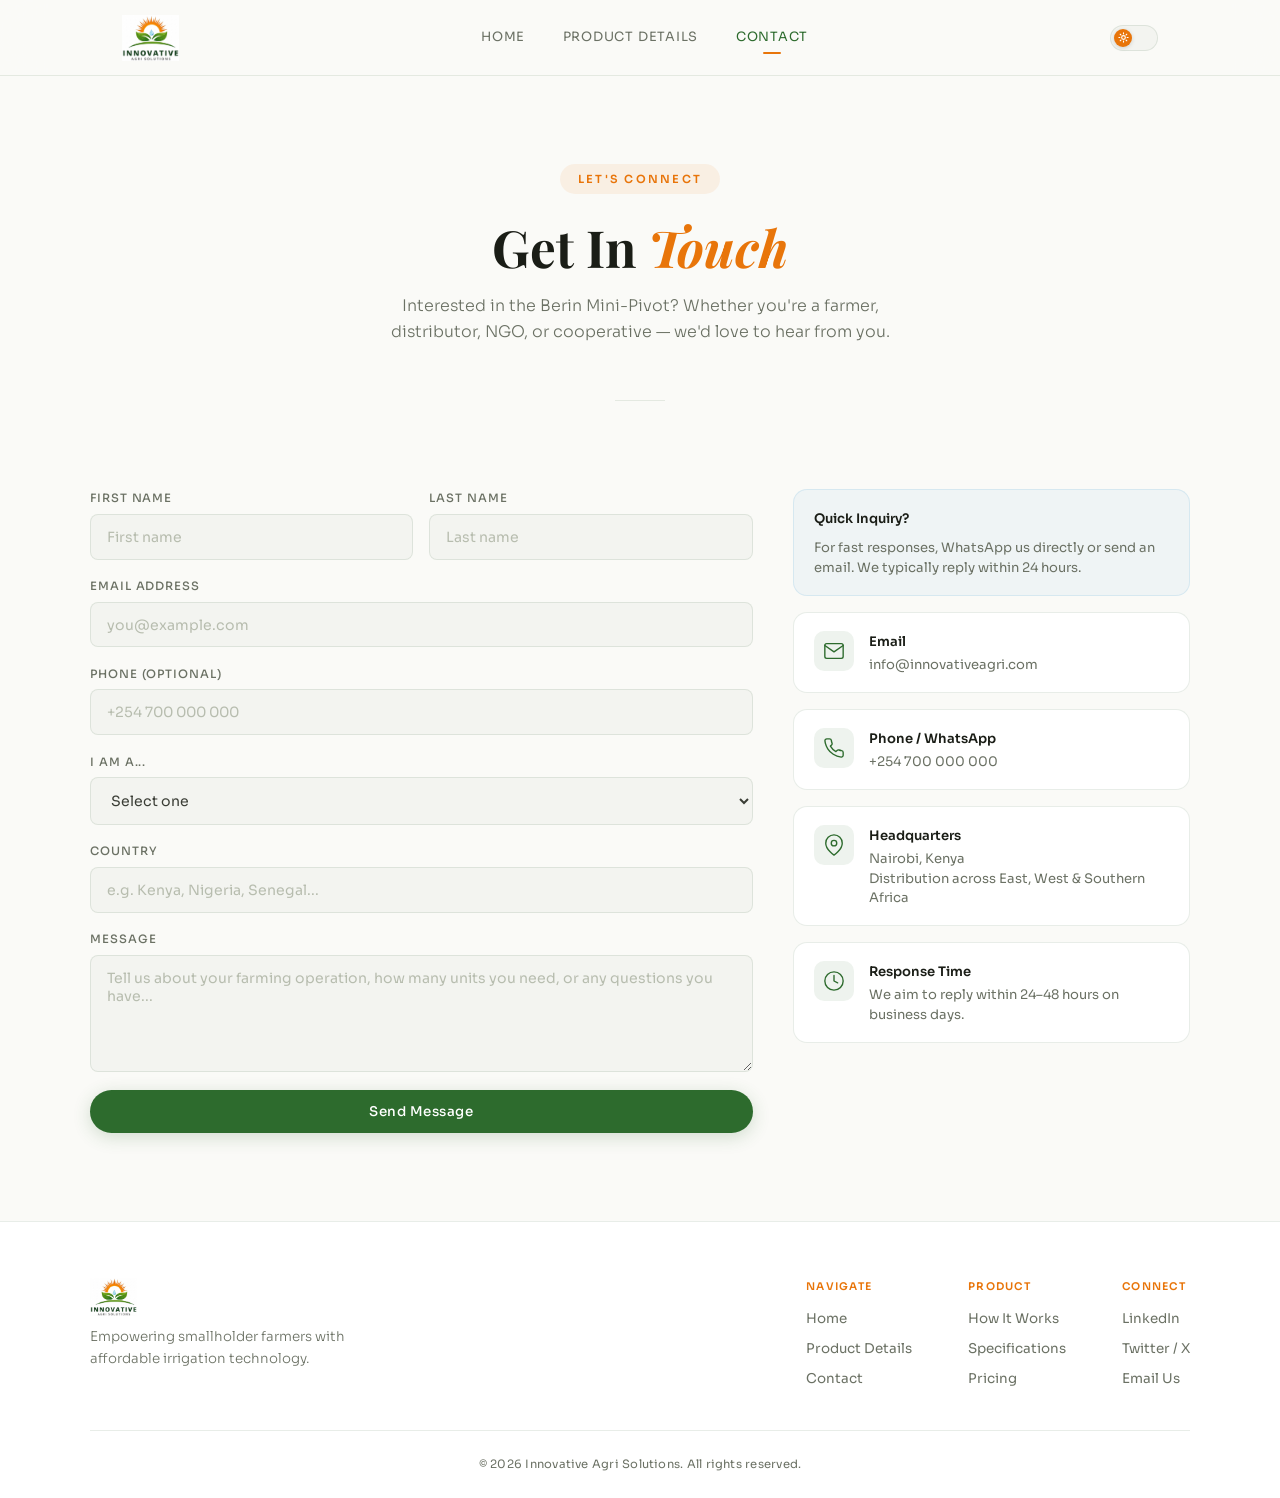
==== commit f2655b34: "light and dark mode" ====
--- a/contact.html
+++ b/contact.html
@@ -22,9 +22,23 @@
         <a href="details.html" class="nav-link">Product Details</a>
         <a href="contact.html" class="nav-link active">Contact</a>
       </nav>
-      <button class="menu-toggle" id="menuToggle" aria-label="Toggle menu">
-        <span></span><span></span><span></span>
+      <div class="header-right">
+        <button class="theme-toggle" id="themeToggle" aria-label="Toggle dark mode" title="Toggle dark/light mode">
+        <div class="theme-toggle-knob">
+          <svg class="sun-icon" viewBox="0 0 24 24" fill="none" stroke="#fff" stroke-width="2.5" stroke-linecap="round">
+            <circle cx="12" cy="12" r="4"/>
+            <path d="M12 2v2M12 20v2M4.93 4.93l1.41 1.41M17.66 17.66l1.41 1.41M2 12h2M20 12h2M4.93 19.07l1.41-1.41M17.66 6.34l1.41-1.41"/>
+          </svg>
+          <svg class="moon-icon" viewBox="0 0 24 24" fill="none" stroke="#fff" stroke-width="2.5" stroke-linecap="round">
+            <path d="M21 12.79A9 9 0 1 1 11.21 3 7 7 0 0 0 21 12.79z"/>
+          </svg>
+        </div>
       </button>
+
+        <button class="menu-toggle" id="menuToggle" aria-label="Toggle menu">
+          <span></span><span></span><span></span>
+        </button>
+      </div>
     </div>
   </header>
 
--- a/styles.css
+++ b/styles.css
@@ -34,6 +34,130 @@
 *, *::before, *::after { margin: 0; padding: 0; box-sizing: border-box; }
 html { scroll-behavior: smooth; }
 
+/* ── Dark Mode Overrides ── */
+[data-theme="dark"] {
+  --color-bg:           #0a0d08;
+  --color-surface:      #111610;
+  --color-surface-alt:  #181e16;
+  --color-border:       rgba(107, 130, 60, 0.12);
+  --color-border-light: rgba(255, 255, 255, 0.04);
+  --color-text:         #cbd3c0;
+  --color-muted:        #7a8570;
+  --color-accent:       #3d8c3d;
+  --color-accent-light: #5aad5a;
+  --color-accent-hover: #4a9a4a;
+  --color-accent-glow:  rgba(61, 140, 61, 0.12);
+  --color-white:        #eef1e8;
+  --color-water:        #5cb8e8;
+  --color-water-light:  #7acbf0;
+  --color-orange:       #f5920e;
+  --color-orange-light: #ffab2e;
+}
+
+[data-theme="dark"] .site-header {
+  background: rgba(10, 13, 8, 0.85);
+}
+
+[data-theme="dark"] .logo-img {
+  filter: brightness(1.15) drop-shadow(0 0 1px rgba(255,255,255,0.1));
+}
+
+[data-theme="dark"] .main-nav.open {
+  box-shadow: -10px 0 40px rgba(0,0,0,0.5);
+}
+
+[data-theme="dark"] .hero-eyebrow {
+  background: rgba(245,146,14,0.12);
+}
+
+[data-theme="dark"] .section-tag {
+  background: rgba(245,146,14,0.1);
+}
+
+[data-theme="dark"] .benefit-card:hover {
+  box-shadow: 0 12px 40px rgba(0,0,0,0.3);
+}
+
+[data-theme="dark"] .btn-primary {
+  box-shadow: 0 4px 18px rgba(61,140,61,0.25);
+}
+[data-theme="dark"] .btn-primary:hover {
+  box-shadow: 0 6px 26px rgba(61,140,61,0.35);
+}
+
+[data-theme="dark"] .compare-table td.highlight {
+  background: rgba(61,140,61,0.06);
+}
+[data-theme="dark"] .compare-table tbody tr:hover {
+  background: rgba(61,140,61,0.04);
+}
+
+[data-theme="dark"] .highlight-card {
+  background: rgba(92,184,232,0.07);
+  border-color: rgba(92,184,232,0.18);
+}
+
+[data-theme="dark"] .cta-banner {
+  background: radial-gradient(ellipse 50% 60% at 50% 50%, rgba(92,184,232,0.05) 0%, transparent 70%);
+}
+
+[data-theme="dark"] .form-group input,
+[data-theme="dark"] .form-group select,
+[data-theme="dark"] .form-group textarea {
+  background: var(--color-surface-alt);
+}
+
+[data-theme="dark"] .form-group input::placeholder,
+[data-theme="dark"] .form-group textarea::placeholder {
+  color: rgba(122,133,112,0.5);
+}
+
+/* ── Theme Toggle Switch ── */
+.theme-toggle {
+  position: relative;
+  width: 48px; height: 26px;
+  background: var(--color-surface-alt);
+  border: 1.5px solid var(--color-border);
+  border-radius: 50px;
+  cursor: pointer;
+  transition: background var(--transition), border-color var(--transition);
+  flex-shrink: 0;
+  display: flex; align-items: center;
+  padding: 0 3px;
+}
+.theme-toggle:hover {
+  border-color: var(--color-orange);
+}
+
+.theme-toggle-knob {
+  width: 18px; height: 18px;
+  border-radius: 50%;
+  background: var(--color-orange);
+  transition: transform var(--transition), background var(--transition);
+  display: flex; align-items: center; justify-content: center;
+  box-shadow: 0 1px 4px rgba(0,0,0,0.15);
+}
+
+.theme-toggle-knob svg {
+  width: 11px; height: 11px;
+  transition: opacity var(--transition);
+}
+
+.theme-toggle .sun-icon { display: block; }
+.theme-toggle .moon-icon { display: none; }
+
+[data-theme="dark"] .theme-toggle {
+  background: var(--color-surface-alt);
+}
+
+[data-theme="dark"] .theme-toggle-knob {
+  transform: translateX(22px);
+  background: var(--color-water);
+}
+
+[data-theme="dark"] .theme-toggle .sun-icon { display: none; }
+[data-theme="dark"] .theme-toggle .moon-icon { display: block; }
+
 body {
   font-family: var(--font-body);
   background: var(--color-bg);
@@ -43,6 +167,7 @@
   display: flex;
   flex-direction: column;
   -webkit-font-smoothing: antialiased;
+  transition: background 0.4s ease, color 0.4s ease;
 }
 
 a { text-decoration: none; color: inherit; }
@@ -59,7 +184,7 @@
   backdrop-filter: blur(24px) saturate(1.4);
   -webkit-backdrop-filter: blur(24px) saturate(1.4);
   border-bottom: 1px solid var(--color-border);
-  transition: background var(--transition);
+  transition: background 0.4s ease, border-color 0.4s ease;
 }
 
 .header-inner {
@@ -67,6 +192,11 @@
   margin: 0 auto; padding: 0 2rem;
   height: 100%;
   display: flex; align-items: center; justify-content: space-between;
+  gap: 1rem;
+}
+
+.header-right {
+  display: flex; align-items: center; gap: 0.75rem;
 }
 
 .logo {
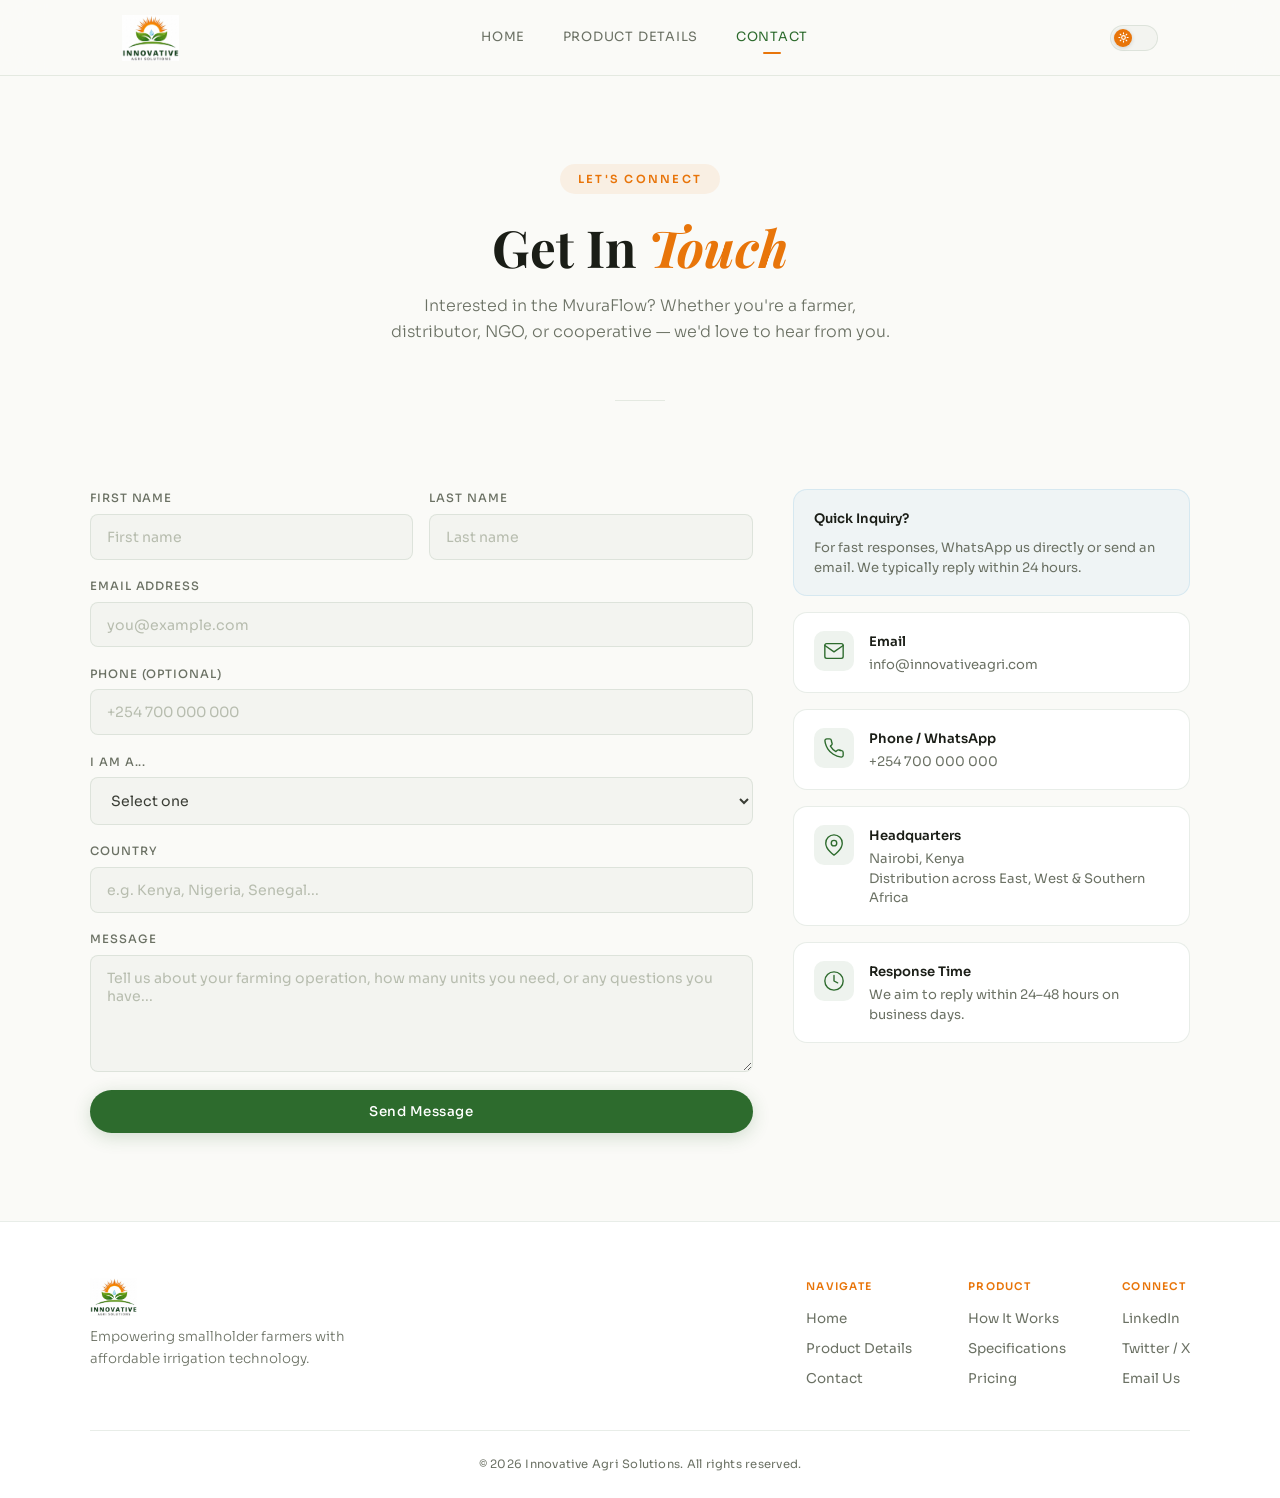
==== commit f08b307a: "update" ====
--- a/contact.html
+++ b/contact.html
@@ -48,7 +48,7 @@
     <section class="page-hero">
       <span class="hero-eyebrow">Let's Connect</span>
       <h1 class="hero-title">Get In <em>Touch</em></h1>
-      <p class="hero-subtitle">Interested in the Berin Mini-Pivot? Whether you're a farmer, distributor, NGO, or cooperative — we'd love to hear from you.</p>
+      <p class="hero-subtitle">Interested in the MvuraFlow? Whether you're a farmer, distributor, NGO, or cooperative — we'd love to hear from you.</p>
     </section>
 
     <!-- CONTACT SECTION -->
@@ -113,7 +113,7 @@
                 <path d="M14 24 L21 31 L34 18" stroke="var(--color-accent)" stroke-width="2.5" stroke-linecap="round" stroke-linejoin="round"/>
               </svg>
               <h3>Message Sent!</h3>
-              <p>Thank you for your interest in the Berin Mini-Pivot. Our team will respond within 48 hours.</p>
+              <p>Thank you for your interest in the MvuraFlow. Our team will respond within 48 hours.</p>
             </div>
           </div>
 
--- a/styles.css
+++ b/styles.css
@@ -652,7 +652,7 @@
   border-bottom: 1px solid var(--color-border);
 }
 
-.compare-table th.compare-berin { color: var(--color-accent-light); }
+.compare-table th.compare-mvura { color: var(--color-accent-light); }
 .compare-table th.compare-traditional { color: var(--color-muted); }
 
 .compare-table td {
